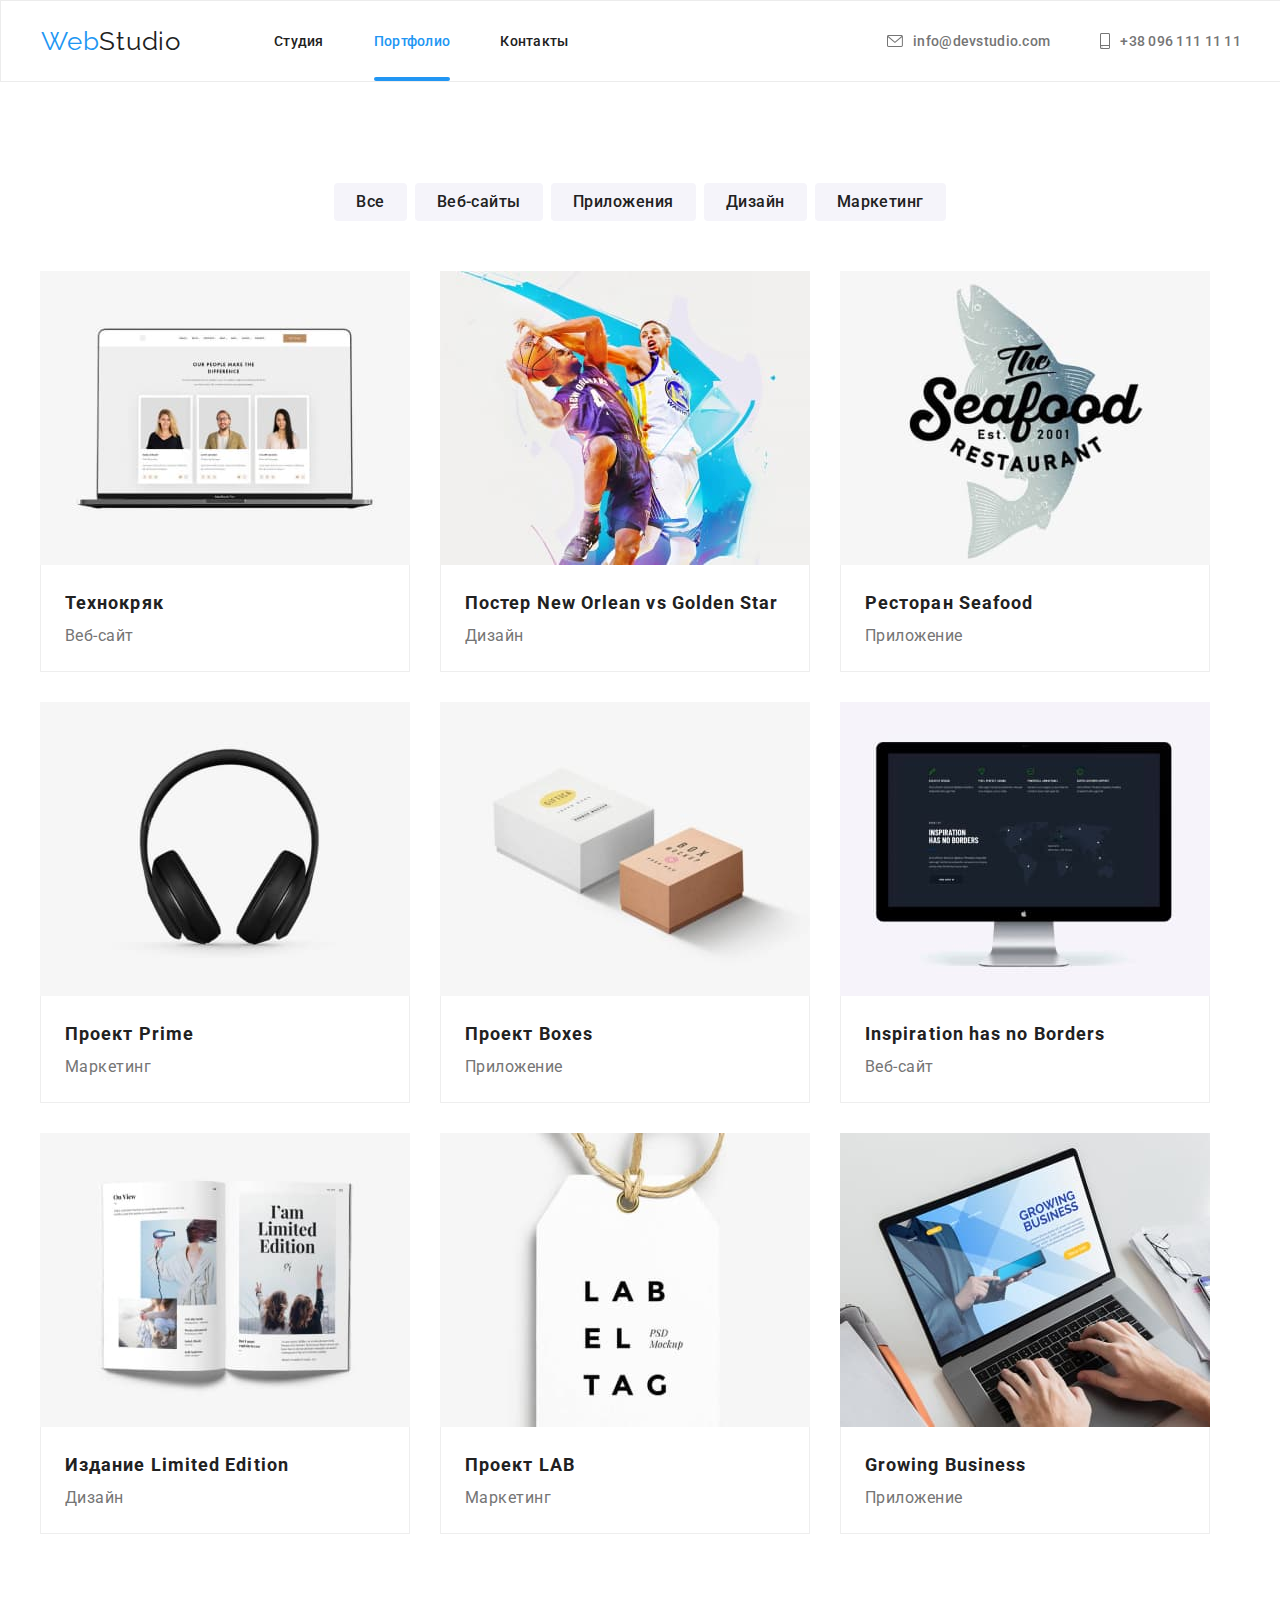
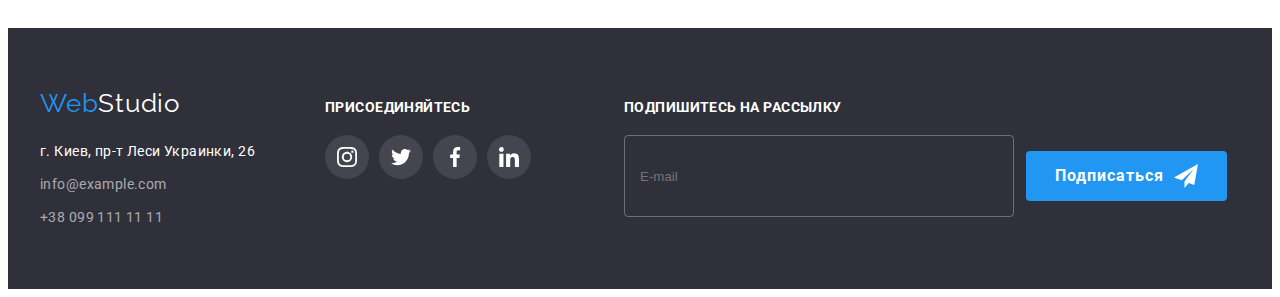
==== portfolio.html @ 1dcf96a0 "Initial commit" ====
<!DOCTYPE html>
<html lang="ru">
  <head>
    <meta charset="UTF-8" />
    <meta http-equiv="X-UA-Compatible" content="IE=edge" />
    <meta name="viewport" content="width=device-width, initial-scale=1.0" />
    <title>Portfolio</title>
    <link
      href="https://fonts.googleapis.com/css2?family=Raleway:wght@700&family=Roboto:wght@400;500;700;900&display=swap"
      rel="stylesheet"/>
    <link
      rel="stylesheet"
      href="https://cdnjs.cloudflare.com/ajax/libs/modern-normalize/1.1.0/modern-normalize.min.css"
      integrity="sha512-wpPYUAdjBVSE4KJnH1VR1HeZfpl1ub8YT/NKx4PuQ5NmX2tKuGu6U/JRp5y+Y8XG2tV+wKQpNHVUX03MfMFn9Q=="
      crossorigin="anonymous"
      referrerpolicy="no-referrer"/>
    <link rel="stylesheet" href="./css/styles.css" />
  </head>
  <body>
    <header class="header">
      <div class="container main-nav">
        <nav class="nav">
          <a class="nav-logo" href="./index.html" lang="en"
            ><span class="slogan">Web</span>Studio</a>
          <ul class="nav-list">
            <li class="nav-item"><a class="nav-link" href="./index.html">Студия</a></li>
            <li class="nav-item">
              <a class="nav-link current" href="./portfolio.html">Портфолио</a>
            </li>
            <li class="nav-item"><a class="nav-link" href="/Контакты">Контакты</a></li>
          </ul>
        </nav>
        <ul class="header-list">
          <li class="header-item">
            <a
              class="header-link"
              href="mailto:info@devstudio.com"
              aria-label="Иконка конверта">
              <svg class="icon-link" width="16" height="12">
                <use href="./images/icons.svg#envelope"></use></svg>info@devstudio.com</a>
          </li>
          <li class="header-item">
            <a class="header-link" 
            href="tel:+380961111111"
            aria-label="Иконка смартфона">
              <svg class="icon-link" width="10" height="16">
                <use href="./images/icons.svg#smartphone"></use></svg>+38 096 111 11 11</a>
          </li>
        </ul>
      </div>
    </header>
    <main class="main">
      <section class="section progect">
        <div class="container">
          <h1 class="visually-hidden">Портфолио</h1>
          <ul class="progect-filtre">
            <li><button class="filtre-btn" type="button">Все</button></li>
            <li><button class="filtre-btn" type="button">Веб-сайты</button></li>
            <li><button class="filtre-btn" type="button">Приложения</button></li>
            <li><button class="filtre-btn" type="button">Дизайн</button></li>
            <li><button class="filtre-btn" type="button">Маркетинг</button></li>
          </ul>
          <ul class="progect-list">
            <li class="progect-item">
              <div class="progect-overlay">
                <img
                src="./images/portfolio/img1.jpg"
                alt="Пример веб-страницы на ноутбуке"
                width="370"
                height="294"
              /><p class="overlay-text">Ресурс предлагает комплексные предложения с разным уровнем функционала и сервисов. Все это позволит посетителю получить исчерпывающие сведения о компании или частном лице.</p>
              </div>
              <div class="progect-border">
                <h3 class="progect-title">Технокряк</h3>
                <p class="progect-text">Веб-сайт</p>
              </div>
            </li>
            <li class="progect-item">
              <div class="progect-overlay">
              <img
                src="./images/portfolio/img2.jpg"
                alt="Постер баскетбол Новый Орлеан против Золотых звезд"
                width="370"
                height="294"
              /><p class="overlay-text">Ресурс предлагает комплексные предложения с разным уровнем функционала и сервисов. Все это позволит посетителю получить исчерпывающие сведения о компании или частном лице.</p>
            </div>
              <div class="progect-border">
                <h3 class="progect-title" lang="en">Постер New Orlean vs Golden Star</h3>
                <p class="progect-text">Дизайн</p>
              </div>           
            </li>
            <li class="progect-item">
              <div class="progect-overlay">
              <img
                src="./images/portfolio/img3.jpg"
                alt="Эмблема рестрорана Морская еда"
                width="370"
                height="294"
              /><p class="overlay-text">Ресурс предлагает комплексные предложения с разным уровнем функционала и сервисов. Все это позволит посетителю получить исчерпывающие сведения о компании или частном лице.</p>
              </div>
              <div class="progect-border">
                <h3 class="progect-title">Ресторан Seafood</h3>
                <p class="progect-text">Приложение</p>
              </div>
            </li>
            <li class="progect-item">
              <div class="progect-overlay">
              <img
                src="./images/portfolio/img4.jpg"
                alt="Черные блу туз наушники"
                width="370"
                height="294"
              /><p class="overlay-text">Ресурс предлагает комплексные предложения с разным уровнем функционала и сервисов. Все это позволит посетителю получить исчерпывающие сведения о компании или частном лице.</p>
              </div>
              <div class="progect-border">
                <h3 class="progect-title">Проект Prime</h3>
                <p class="progect-text">Маркетинг</p>
              </div>
            </li>
            <li class="progect-item">
              <div class="progect-overlay">
              <img
                src="./images/portfolio/img5.jpg"
                alt="Макет двух коробок белого и кирпичного цвета"
                width="370"
                height="294"
              /><p class="overlay-text">Ресурс предлагает комплексные предложения с разным уровнем функционала и сервисов. Все это позволит посетителю получить исчерпывающие сведения о компании или частном лице.</p>
              </div>
              <div class="progect-border">
                <h3 class="progect-title">Проект Boxes</h3>
                <p class="progect-text">Приложение</p>
              </div>
            </li>
            <li class="progect-item">
              <div class="progect-overlay">
              <img
                src="./images/portfolio/img6.jpg"
                alt="Пример веб-страницы на мониторе"
                width="370"
                height="294"
              /><p class="overlay-text">Ресурс предлагает комплексные предложения с разным уровнем функционала и сервисов. Все это позволит посетителю получить исчерпывающие сведения о компании или частном лице.</p>
              </div>
              <div class="progect-border">
                <h3 class="progect-title" lang="en">Inspiration has no Borders</h3>
                <p class="progect-text">Веб-сайт</p>
              </div>
            </li>
            <li class="progect-item">
              <div class="progect-overlay">
              <img
                src="./images/portfolio/img7.jpg"
                alt="Страницы журнала Лимитед эдишион"
                width="370"
                height="294"
              /><p class="overlay-text">Ресурс предлагает комплексные предложения с разным уровнем функционала и сервисов. Все это позволит посетителю получить исчерпывающие сведения о компании или частном лице.</p>
              </div>
              <div class="progect-border">
                <h3 class="progect-title">Издание Limited Edition</h3>
                <p class="progect-text">Дизайн</p>
              </div>
            </li>
            <li class="progect-item">
              <div class="progect-overlay">
              <img
                src="./images/portfolio/img8.jpg"
                alt="Бирка с эмблемой Лаб"
                width="370"
                height="294"
              /><p class="overlay-text">Ресурс предлагает комплексные предложения с разным уровнем функционала и сервисов. Все это позволит посетителю получить исчерпывающие сведения о компании или частном лице.</p>
              </div>
              <div class="progect-border">
                <h3 class="progect-title">Проект LAB</h3>
                <p class="progect-text">Маркетинг</p>
              </div>
            </li>
            <li class="progect-item">
              <div class="progect-overlay">
              <img
                src="./images/portfolio/img9.jpg"
                alt="Ноутбук с открытым приложением Гроувинг бизнес"
                width="370"
                height="294"
              /><p class="overlay-text">Ресурс предлагает комплексные предложения с разным уровнем функционала и сервисов. Все это позволит посетителю получить исчерпывающие сведения о компании или частном лице.</p>
              </div>
              <div class="progect-border">
                <h3 class="progect-title" lang="en">Growing Business</h3>
                <p class="progect-text">Приложение</p>
              </div>
            </li>
          </ul>
        </div>
      </section>
    </main>
    <footer class="footer">
      <div class="container main-footer">
        <div class="footer-address-all">
          <a class="footer-logo" href="./index.html" lang="en"><span class="slogan">Web</span>Studio</a>
          <address class="footer-address">г. Киев, пр-т Леси Украинки, 26</address>
          <ul class="footer-list">
            <li class="footer-item">
              <a class="footer-link" href="mailto:info@devstudio.com">info@example.com</a>
            </li>
            <li class="footer-item">
              <a class="footer-link" href="tel:+380961111111">+38 099 111 11 11</a>
            </li>
          </ul>
        </div>
        <div class="footer-social">
          <h3 class="footer-title">Присоединяйтесь</h3>
          <ul class="footer-social-list">
            <li class="footer-social-item">
              <a
                class="footer-social-link link"
                href=""
                target="_blank"
                rel="no-opener no-referrer"
                aria-label="Иконка инстаграма">
                <svg class="footer-icon" width="20" height="20">
                  <use href="./images/icons.svg#instagram"></use></svg>
                </a>
            </li>
            <li class="footer-social-item">
              <a
                class="footer-social-link link"
                href=""
                target="_blank"
                rel="no-opener no-referrer"
                aria-label="Иконка твиттера">
                <svg class="footer-icon" width="20" height="20">
                  <use href="./images/icons.svg#twitter"></use></svg>
            </a>
            </li>
            <li class="footer-social-item">
              <a
                class="footer-social-link link"
                href=""
                target="_blank"
                rel="no-opener no-referrer"
                aria-label="Иконка фейсбук">
                <svg class="footer-icon" width="20" height="20">
                  <use href="./images/icons.svg#facebook"></use></svg>
            </a>
            </li>
            <li class="footer-social-item">
              <a
                class="footer-social-link link"
                href=""
                target="_blank"
                rel="no-opener no-referrer"
                aria-label="Иконка линкидин">
                <svg class="footer-icon" width="20" height="20">
                  <use href="./images/icons.svg#linkedin"></use></svg>
                </a>
            </li>
          </ul>
        </div>
        <div class="footer-form">
          <h3 class="footer-title">Подпишитесь на рассылку</h3>
          <form class="form" name="subscription-form">
            <input class="footer-form-email" type="email" name="email" placeholder="E-mail" required/>
          <button  class="footer-form-btn" type="submit">Подписаться
            <svg class="form-icon" width="24" height="24">
              <use href="./images/icons.svg#icon-send"></use>
            </svg>
          </button>
      </form>
    </div>
      </div>
    </footer>
  </body>
</html>
---- css/styles.css ----
:root {
    --brand-color: #212121;
    --text-color: #757575;
    --hero-title-color: #FFFFFF;
    --accent-color: #2196F3;
    --brg-color: #C4C4C4;
    --brg-color-fon: #F5F4FA;
    --socials-icon-color: #AFB1B8;
    --form-text-color:  #757575;
    --form-border-color: rgba(33, 33, 33, 0.2);

    --indent: 15px;
    --items: 3;

    --anim: 250ms cubic-bezier(0.4, 0, 0.2, 1);
}


body {  
  color: var(--brand-color);
  font-family: Roboto, sans-serif;
}

ul {
   list-style: none; 
   margin: 0;
   padding: 0;   
}

h1, h2, h3, h4, h5, h6, p { 
   margin: 0;
}

img {
    display: block;
    max-width: 100%;
    height: auto;
}

a {
    text-decoration: none;
    color: currentColor;
}


.container {
    width: 1200px;
    padding-left: 15px;
    padding-right: 15px;
    margin: 0 auto;

    /*outline: 1px dashed red;*/
}

.section {
    padding: 94px 0;
}


/* Studio*/

.header {
    position: fixed;
    top: 0;
    left: 0;
    width: 100%;
    z-index: 100;
    background-color: #fff;
    border: 1px solid #ECECEC;
}
.main {
    padding-top: 81px;
}
.main-nav {
    display: flex;
    align-items: center;
}
.nav {
    display: flex;
    align-items: center;
}
.nav-logo {
    margin-right: 93px;

    color: var(--brand-color);
    font-family: Raleway, sans-serif;
    font-size: 26px;
    line-height: calc(31 / 26);
    letter-spacing: 0.03em;
    text-decoration: none;
}

.slogan {
    color: var(--accent-color);
    font-family: Raleway, sans-serif;
    font-size: 26px;
    line-height: calc(31 / 26);
    letter-spacing: 0.03em;
}

.nav-list, .header-list {
    display: flex;
    margin-left: auto;
    align-items: center;
}

.nav-item + .nav-item,
.header-item + .header-item {
    margin-left: 50px;
}

.nav-link {
    display: block;
    padding-top: 32px;
    padding-bottom: 32px;

    color: var(--brand-color);
    font-weight: 500;
    font-size: 14px;
    line-height: calc(16 / 14);
    letter-spacing: 0.02em;
    text-decoration: none;
    transition: color var(--anim);
}

.nav-link:hover,
.nav-link:focus {
    color: var(--accent-color);
}

.nav-link.current {
    position: relative;
    color: var(--accent-color);
}

.nav-link.current::after {
    content: " ";
    position: absolute;
    bottom: 0;
    right: 0;
    display: block;
    width: 100%;
    height: 4px;
    background-color: var(--accent-color);
    border-radius: 2px;
    
}

.header-link {
    display: flex;
    padding-top: 32px;
    padding-bottom: 32px;
    align-items: center;
    justify-content: center;
    gap: 10px;

    color: var(--text-color);
    font-weight: 500;
    font-size: 14px;
    line-height: calc(16 / 14);
    letter-spacing: 0.02em;
    text-decoration: none;   
    transition: color var(--anim); 
}

.header-link:hover,
.header-link:focus {
    color: var(--accent-color);
}

.icon-link{
    fill: currentColor;
}

.hero {
    padding: 200px 0;
    text-align: center; 
    max-width: 1600px;
    margin-left: auto;
    margin-right: auto;
    background-image: linear-gradient( to bottom, rgba(47, 48, 58, 0.4) 100%, #2F303A), url('../images/imagesfon/imgfon.jpg');
    background-repeat: no-repeat;
    background-position: center;
    background-size: cover;
    background-color: var(--brg-color);
}

.hero-title  {
    margin-bottom: 30px;
    color: var(--hero-title-color);
    font-size: 44px;
    line-height: calc(60 / 44);
    text-align: center;
    letter-spacing: 0.06em;
    text-transform: uppercase;  

    animation: title-fly 600ms ease-in-out 500ms;

}

@keyframes title-fly {
    0% {
        opasity: 0;
        transform: translateY(-300px) scale(0.2);
    }
 
    100% {
        opasity: 1;
        transform: translateY(0) scale(1);
    }

}
.hero-btn {
    font-family: inherit;
    color: var(--hero-title-color);
    font-weight: 700;
    font-size: 16px;
    line-height: calc(30 / 16);
    display: inline-block;
    align-items: center; 
    letter-spacing: 0.06em;
    cursor: pointer;

    background-color: var(--accent-color);
    border-radius: 4px;
    border: none;

    padding: 10px 32px;
    min-width: 200px;
    transition: box-shadow var(--anim);
    
    animation: btn-anim 2000ms ease 2000ms;

}

@keyframes btn-anim {
    0% {
        background-color: #757575;
    }
    100% {
        background-color: var(--accent-color);
    }
    
}

.hero-btn:hover,
.hero-btn:focus,
.hero-btn:active {
    box-shadow: 0px 4px 4px rgba(0, 0, 0, 0.15);
}

.visually-hidden {
  position: absolute;
  white-space: nowrap;
  width: 1px;
  height: 1px;
  overflow: hidden;
  border: 0;
  padding: 0;
  clip: rect(0 0 0 0);
  clip-path: inset(50%);
  margin: -1px;
}

.aside {
    padding-bottom: 0;
}

.aside-list {
    display: flex;
    align-items: center;
    gap: 30px;

}

.aside-item {
    min-width: 270px;
}
.aside-icon {
    display: flex;
    align-items: center;
    justify-content: center;
    height: 120px;
    margin-bottom: 30px;
    background-color: var(--brg-color-fon);
    border-radius: 4px;
}

.aside-title {
    color: var(--brand-color);
    font-size: 14px;
    line-height: calc(16 / 14);
    letter-spacing: 0.03em;
    text-transform: uppercase;
    margin-bottom: 10px;

}

.aside-text {
    color: var(--text-color);
    font-size: 14px;
    line-height: calc(24 / 14);
    letter-spacing: 0.03em;
}

.about-list {
    
    display: flex;
    align-items: center;
    gap: 30px;
}
.about-img {
    position: relative;
}
.about-label {
    position: absolute;
    bottom: 0;
    left: 0;

    display: flex;
    width: 100%;
    height: 70px;
    align-items: center;
    justify-content: center;

    font-size: 14px;
    line-height: calc(16 / 14);
    letter-spacing: 0.03em;
    text-transform: uppercase;
    color: var(--hero-title-color);

    background-image: linear-gradient( to bottom, rgba(47, 48, 58, 0.8) 100%, #2F303A);
}

.team {
    background-color: #F5F4FA;
}

.about-title,
.team-title, 
.clients-title {
    color:  var(--brand-color);
    font-size: 36px;
    line-height: calc(42 / 36);
    text-align: center;
    letter-spacing: 0.03em;
    margin-bottom: 50px;
}

.team-list {
    display: flex;
    align-items: center;
    gap: 30px;
}

.team-item {
    min-width: 270px;

    background-color: var(--hero-title-color);
    border-radius: 0px 0px 4px 4px;
    box-shadow: 0px 1px 3px rgba(0, 0, 0, 0.12), 0px 1px 1px rgba(0, 0, 0, 0.14), 0px 2px 1px rgba(0, 0, 0, 0.2);
}
.team-wrapper {
    padding: 30px 5px;
}
.team-name {
    margin-bottom: 10px;
    color: var(--brand-color);
    font-size: 16px;
    font-weight: 500;
    line-height: calc(19 / 16);
    letter-spacing: 0.03em;
    text-align: center;
}

.team-text {
    color: var(--text-color);
    font-size: 16px;
    line-height: calc(19 / 16);
    letter-spacing: 0.03em;
    text-align: center;
    margin-bottom: 16px;
}

.social-list{
    display: flex;
    align-items: center;
    justify-content: center;
    gap: 10px;
}

.social-link{
    display: flex;
    justify-content: center;
    align-items: center;
    width: 44px;
    height: 44px;
    background-color: #FFFFFF;
    border-radius: 50%;
    color: var(--socials-icon-color);

    transition: color var(--anim), background-color var(--anim);

    /*outline: 1px solid red;*/
}

.social-icon{
    fill: currentColor;
}

.social-link:hover,
.social-link:focus {
    background-color: var(--accent-color);
    color: var(--hero-title-color);
}

.clients-list {
    display: flex;
    align-items: center;
    justify-content: center;
    gap: 30px;
}

.clients-link {
    display: flex;
    justify-content: center;
    align-items: center;
    width: 170px;
    height: 92px;
    background-color: transparent;
    border: 1px solid #AFB1B8;
    border-radius: 4px; 
    color: var(--socials-icon-color);

    transition: border var(--anim), color var(--anim);
}

.clients-icon {
    fill: currentColor;
}

.clients-link:hover,
.clients-link:focus  {
    border: 1px solid var(--accent-color);
    color: var(--accent-color);
}

.footer {
    padding: 60px 0;
    background-color: #2F303A;
}

.footer-logo {
    display:block;
    margin-bottom: 20px;

    color: var(--hero-title-color);
    font-family: Raleway, sans-serif;
    font-size: 26px;
    line-height: calc(31 / 26);
    letter-spacing: 0.03em;
    text-decoration: none;
}

.footer-address {
    margin-bottom: 9px;

    color: var(--hero-title-color);
    font-size: 14px;
    line-height: calc(24 / 14);
    letter-spacing: 0.03em;
    font-style: normal;

}

.footer-item:nth-last-child(2) {
    margin-bottom: 9px;
}
.footer-address-all {
    margin-right: 70px;
}

.footer-link {
    color: rgba(255, 255, 255, 0.6);
    font-size: 14px;
    line-height: calc(24 / 14);
    letter-spacing: 0.03em;
    text-decoration: none;  
    
    transition: color var(--anim), text-shadow var(--anim);
}

.footer-link:hover,
.footer-link:focus {
    color: var(--accent-color);
    text-shadow: 0px 4px 4px rgba(0, 0, 0, 0.25);
}

.main-footer {
     display: flex;
     align-items: baseline;
    
}

.footer-title {
    margin-bottom: 20px;
 
    font-size: 14px;
    line-height: calc(16 / 14);
    letter-spacing: 0.03em;
    text-transform: uppercase;
    color: var(--hero-title-color);
}
.footer-social {
    margin-right: 93px;
}

.footer-social-list {
    display: flex;
    align-items: center;
    justify-content: center;
    gap: 10px;    
}

.footer-social-link{
    display: flex;
    justify-content: center;
    align-items: center;
    width: 44px;
    height: 44px;
    background-color: rgba(255, 255, 255, 0.1);
    border-radius: 50%;
    color: var(--hero-title-color);
    transition: background-color var(--anim);

}

.footer-icon{
    fill: currentColor;
}

.footer-social-link:hover,
.footer-social-link:focus  {
    background-color: var(--accent-color);
 
}
 
.form {
    display: inline-flex;
    justify-content: center;
    align-items: center;
    gap: 12px;

}
.footer-form-email {
    padding: 15px;
    width: 358px;
    height: 50px;
    color: #FFFFFF;
    background-color: transparent;
    border: 1px solid rgba(255, 255, 255, 0.3);
    border-radius: 4px;
}
.footer-form-email:not(:placeholder-shown):required:valid {
    border-color: var(--accent-color);
    background-color: transparent;
    box-shadow: 0px 4px 4px rgba(0, 0, 0, 0.15);

}
.footer-form-email:not(:placeholder-shown):required:invalid {
    border-color: red;
    background-color: transparent;
    box-shadow: 0px 4px 4px rgba(0, 0, 0, 0.15);

}
.footer-form-btn {
    font-family: inherit;
    color: var(--hero-title-color);
    font-weight: 700;
    font-size: 16px;
    line-height: calc(30 / 16);
    display: flex;
    align-items: center;
    gap: 10px; 
    letter-spacing: 0.06em;
    cursor: pointer;

    background-color: var(--accent-color);
    border-radius: 4px;
    border: none;

    padding: 10px 29px;
    min-width: 200px;
    transition: box-shadow var(--anim);
}
.footer-form-btn:hover,
.footer-form-btn:focus,
.footer-form-btn:active {
    box-shadow: 0px 4px 4px rgba(0, 0, 0, 0.15);
}



/* Portfolio*/

.progect-filtre {
    display: flex;
    justify-content: center;
    gap: 8px;
    margin-bottom: 50px;
}

.filtre-btn {
    padding: 6px 22px;
    font-family: inherit;
    background-color: #F5F4FA;
    border: transparent;
    border-radius: 4px;
    color: var(--brand-color);
    font-weight: 500;
    font-size: 16px;
    line-height: calc(26 / 16);
    letter-spacing: 0.03em;
    text-align: center;
    cursor: pointer;

    transition: color var(--anim), background-color var(--anim), box-shadow var(--anim);
}
.filtre-btn:hover,
.filtre-btn:focus,
.filtre-btn:active {
    background-color: var(--accent-color);
    color: var(--hero-title-color);
    cursor: pointer;
    box-shadow: 0px 3px 1px rgba(0, 0, 0, 0.1), 0px 1px 2px rgba(0, 0, 0, 0.08), 0px 2px 2px rgba(0, 0, 0, 0.12);
}

.progect-list {
    display: flex;
    flex-wrap: wrap;
    gap: 30px;  
}

.progect-item {

    min-width: 370px;
    flex-basis: calc((100%-(var(--indent)*(var(--items)-1))/var(--items)));   

    transition: box-shadow var(--anim);
}

.progect-overlay {
    position: relative;
    overflow: hidden;
}

.overlay-text {
    position: absolute;
    top: 0;
    left: 0;

    transform: translateY(100%);
    
    width: 100%;
    height: 100%;
    padding: 63px 24px;

    display: flex;
    align-items: center;
    justify-content: center;

    color: var(--hero-title-color);
    font-size: 18px;
    line-height: calc(28 / 18);
    letter-spacing: 0.03em;
    user-select: none;
    
    background-color: rgba(33, 150, 243, 0.9);

    transition: transform var(--anim);
}

.progect-item:hover .overlay-text {
    transform: translateY(0);
}

.progect-item:hover,
.progect-item:focus,
.progect-item:active {
    box-shadow: 0px 1px 1px rgba(0, 0, 0, 0.12), 0px 4px 4px rgba(0, 0, 0, 0.06), 1px 4px 6px rgba(0, 0, 0, 0.16);
    cursor: pointer;
}

.progect-border {
    padding: 20px 24px;
    border: 1px solid #EEEEEE;
    border-top: none;
}

.progect-title {
    color: var(--brand-color);
    font-size: 18px;
    line-height: calc(36 / 18);
    letter-spacing: 0.06em;

}
.progect-text {
    color: var(--text-color);
    font-size: 16px;
    line-height: calc(30 / 16);
    letter-spacing: 0.03em;
}

.backdrop {
    position: fixed;
    top: 0;
    left: 0;
    z-index: 100;

    display: flex;
    align-items: center;
    justify-content: center;

    width: 100%;
    height: 100%;

    background-color: rgba(0, 0, 0, 0.2);

    transition: opacity var(--anim), visibility var(--anim);
}

.backdrop.is-hidden {
    opacity: 0;
    visibility: hidden;
    pointer-events: none;
}

.modal {
    position:absolute;
    top: 50%;
    left: 50%;
   
    width: 528px;
    height: 581px;

    background-color: #FFFFFF;
    box-shadow: 0px 1px 3px rgba(0, 0, 0, 0.12), 0px 1px 1px rgba(0, 0, 0, 0.14), 0px 2px 1px rgba(0, 0, 0, 0.2);
    border-radius: 4px;

    transform: translate(-50%, -50%) scale(1) rotate(0);
    opacity: 1;    
    transition: transform 600ms ease-in-out, opacity 00ms ease-in-out;
}


.backdrop.is-hidden .modal {
    opacity: 1;
    transform: translate(-50%, -50%) scale(0.2) rotate(0.25turn);
}


.modal-btn {
    position: absolute;
    top: 8px;
    right: 8px;

    width: 30px;
    height: 30px;
    padding: 0;

    display: flex;
    align-items: center;
    justify-content: center;
    background-color:  #FFFFFF;

    border-radius: 50%;
    border: 1px solid rgba(0, 0, 0, 0.1);
    cursor: pointer;
}

.modal-icon {
    fill: currentColor;
}
.modal-icon:hover,
.modal-icon:focus {
    fill: var(--accent-color);
}


.register-form {
    padding: 40px;
    text-align: center;
  }
  
  .register-form-title {
    display: block;
    margin-bottom: 12px;

    font-weight: 700;
    font-size: 20px;
    line-height: calc(23 / 20);
    text-align: center;
    letter-spacing: 0.03em;
    color: var(--brand-color);   
  }
  
  .register-form-group {
    margin-bottom: 20px;
  }
  
  .register-form-wrap {
    position: relative;
    display: block;
    margin-bottom: 10px;
  }
  
  .register-form-wrap:last-child {
    margin-bottom: 0;
  }
  
  .register-form-label {
    display: block;
    margin-bottom: 4px;

    font-size: 12px;
    line-height: calc(14 / 12);
    letter-spacing: 0.01em;
    text-align: left;
    color: var(--form-text-color);
  }
  
  .register-form-input {
    width: 100%;
    height: 40px;
    border:1px solid var(--form-border-color);
    padding: 11px;
    padding-left: 35px;
    border-radius: 4px;
  
    outline: transparent;
  }
 
  .register-form-input:focus,
  .register-form-message:focus {
    border: 1px solid var(--accent-color);
    cursor: pointer;
  }

  .register-form-input:focus ~ .register-form-icon {
    fill: var(--accent-color);  
}

  .register-form-message {
    width: 100%;
    height: 120px;
    padding: 12px 16px;
    border:1px solid var(--form-border-color);
    border-radius: 4px;
    resize: none;
    outline: transparent;
  }
  
  .register-form-icon {
    position: absolute;
    bottom: 11px;
    left: 11px;
  }

  .register-form-agreement {
   display: flex;
   justify-content: center;
   align-items: center;
   gap: 8px;
   margin-bottom: 30px;
  }
  
  .register-checkbox:checked + .register-icon .register-icon-uncheck {
    opacity: 0;
    transition: opacity var(--anim);
  }
  
  .register-icon-check {
    opacity: 0;
    transition: opacity var(--anim);
  }
  
  .register-checkbox:checked + .register-icon .register-icon-check {
    opacity: 1;
  }
  
  .register-form-agreement-text {
    font-size: 14px;
    line-height: calc(24 / 14);
    letter-spacing: 0.03em;
    color: var(--form-text-color);
    user-select: none;
  
  }
  
  .register-form-agreement-link {
    color: var(--accent-color);
    text-decoration-line: underline; 
   
  }
  
  .register-form-btn {
   
    font-family: inherit;
    color: var(--hero-title-color);
    font-weight: 700;
    font-size: 16px;
    line-height: calc(30 / 16);
    display: inline-block;
    align-items: center; 
    letter-spacing: 0.06em;
    cursor: pointer;

    background-color: var(--accent-color);
    border-radius: 4px;
    border: none;

    padding: 10px 55px;
    min-width: 200px;
    transition: box-shadow var(--anim);
  }

  .register-form-btn:hover,
  .register-form-btn:focus,
  .register-form-btn:active {
    background-color: #188CE8;
  }
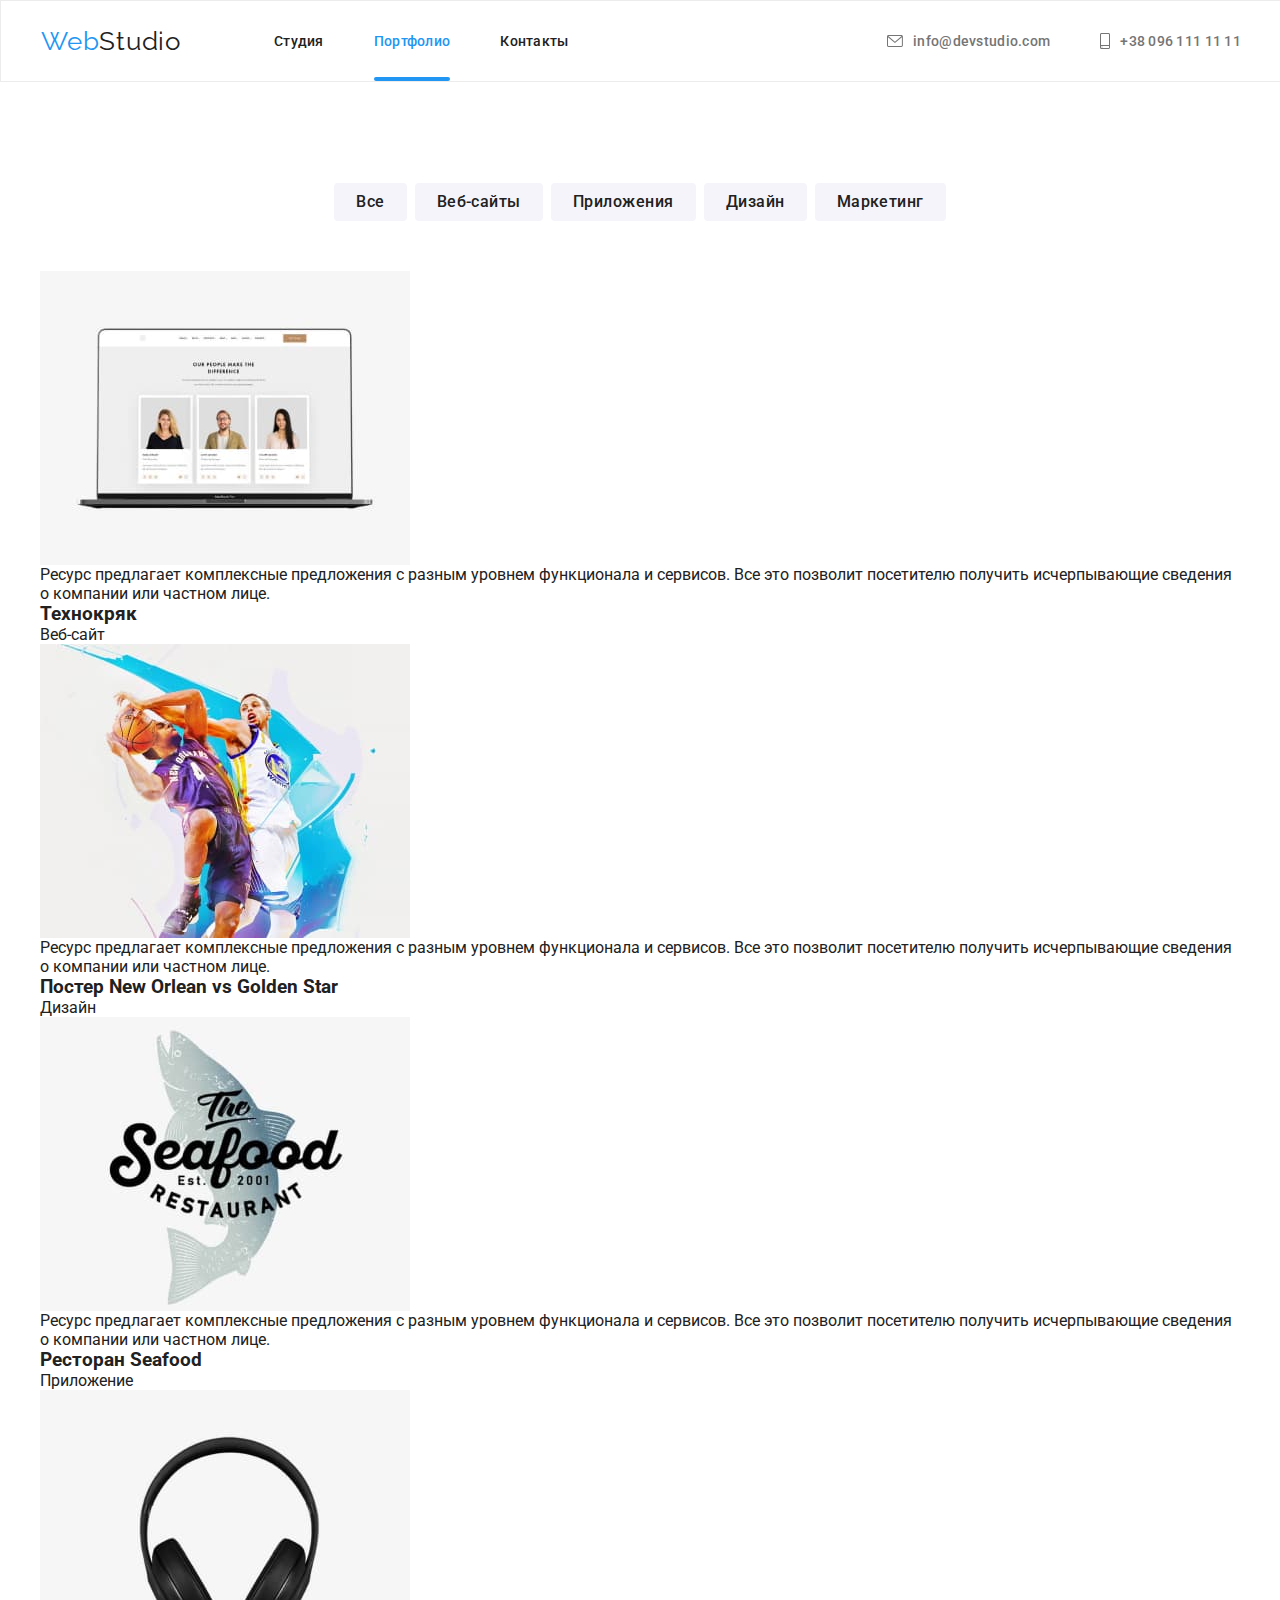
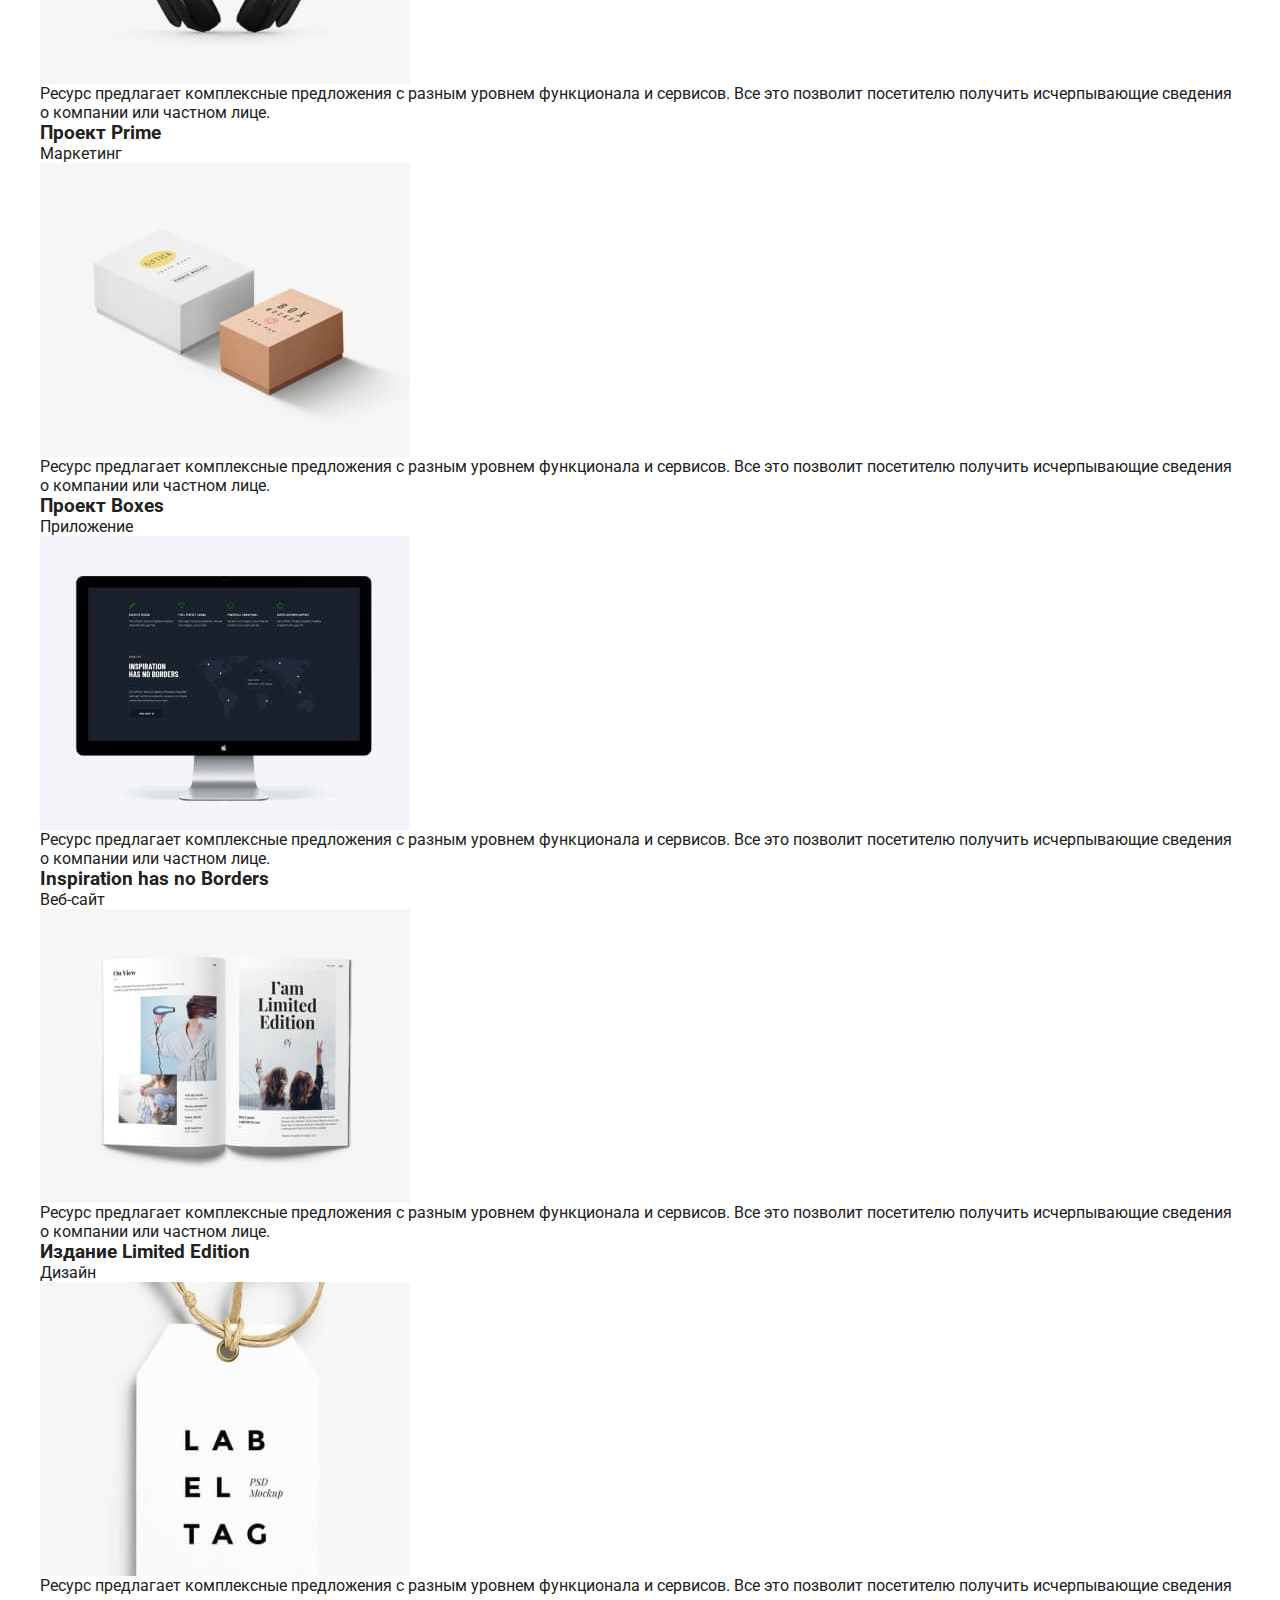
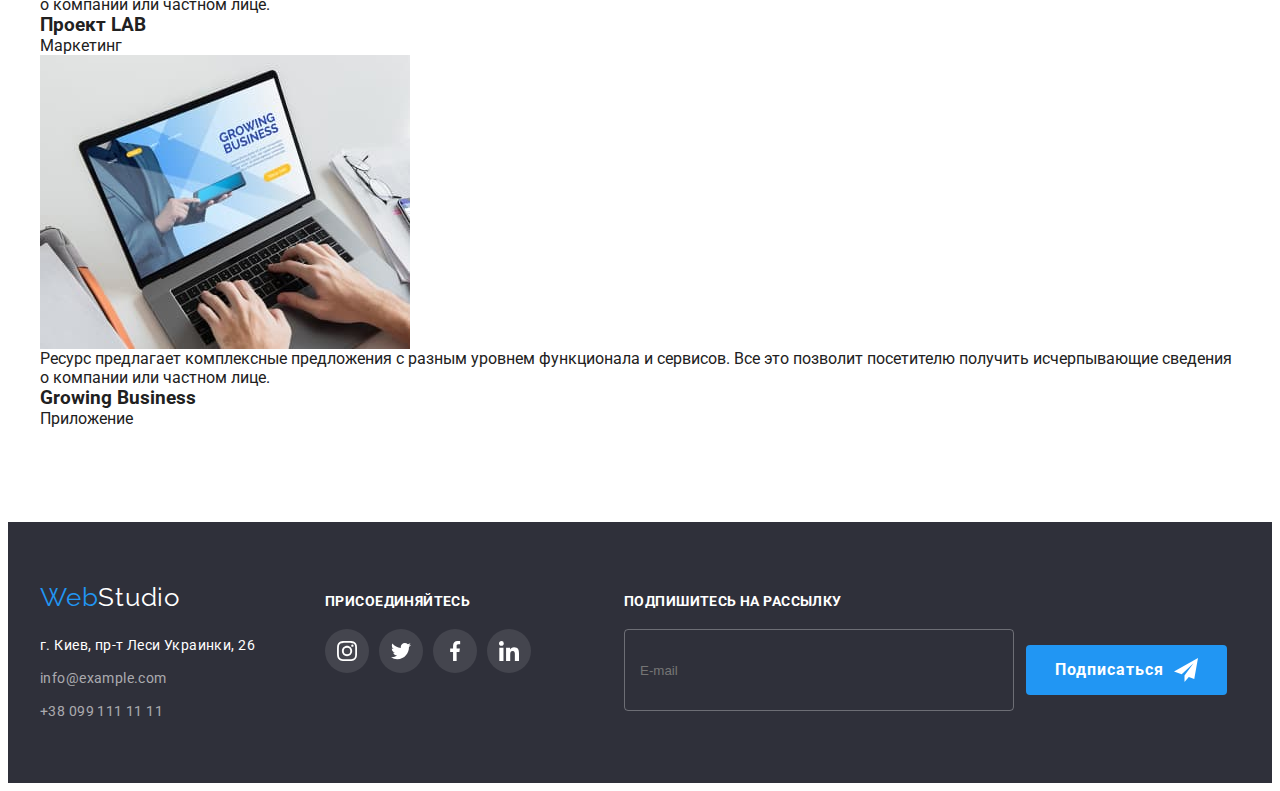
==== commit 97bbdd86: "main.scss" ====
--- a/portfolio.html
+++ b/portfolio.html
@@ -14,252 +14,255 @@
       integrity="sha512-wpPYUAdjBVSE4KJnH1VR1HeZfpl1ub8YT/NKx4PuQ5NmX2tKuGu6U/JRp5y+Y8XG2tV+wKQpNHVUX03MfMFn9Q=="
       crossorigin="anonymous"
       referrerpolicy="no-referrer"/>
+      <link rel="stylesheet" href="./css/main.min.css" />
     <link rel="stylesheet" href="./css/styles.css" />
   </head>
   <body>
-    <header class="header">
-      <div class="container main-nav">
-        <nav class="nav">
-          <a class="nav-logo" href="./index.html" lang="en"
-            ><span class="slogan">Web</span>Studio</a>
-          <ul class="nav-list">
-            <li class="nav-item"><a class="nav-link" href="./index.html">Студия</a></li>
-            <li class="nav-item">
-              <a class="nav-link current" href="./portfolio.html">Портфолио</a>
-            </li>
-            <li class="nav-item"><a class="nav-link" href="/Контакты">Контакты</a></li>
+    <header class="page-header">
+      <div class="container header">
+        <nav class="nav-header">
+          <a class="logo header__logo" href="./index.html" lang="en"><span class="slogan header__slogan">Web</span>Studio</a>
+          <ul class="nav-header__list">
+            <li class="nav-header__item"><a class="nav-header__link" href="./index.html">Студия</a></li>
+            <li class="nav-header__item"><a class="nav-header__link nav-header__link--current" href="./portfolio.html">Портфолио</a></li>
+            <li class="nav-header__item"><a class="nav-header__link" href="/Контакты">Контакты</a></li>
           </ul>
         </nav>
         <ul class="header-list">
-          <li class="header-item">
+          <li class="header-list__item">
             <a
-              class="header-link"
+              class="header-list__link"
               href="mailto:info@devstudio.com"
               aria-label="Иконка конверта">
-              <svg class="icon-link" width="16" height="12">
-                <use href="./images/icons.svg#envelope"></use></svg>info@devstudio.com</a>
+              <svg class="header-list__icon" width="16" height="12">
+                <use href="./images/icons.svg#envelope"></use></svg>info@devstudio.com
+            </a>
           </li>
-          <li class="header-item">
-            <a class="header-link" 
+          <li class="header-list__item">
+            <a class="header-list__link" 
             href="tel:+380961111111"
             aria-label="Иконка смартфона">
-              <svg class="icon-link" width="10" height="16">
-                <use href="./images/icons.svg#smartphone"></use></svg>+38 096 111 11 11</a>
+            <svg class="header-list__icon" width="10" height="16">
+                <use href="./images/icons.svg#smartphone"></use></svg>+38 096 111 11 11
+              </a>
           </li>
         </ul>
       </div>
     </header>
+
     <main class="main">
       <section class="section progect">
         <div class="container">
-          <h1 class="visually-hidden">Портфолио</h1>
-          <ul class="progect-filtre">
-            <li><button class="filtre-btn" type="button">Все</button></li>
-            <li><button class="filtre-btn" type="button">Веб-сайты</button></li>
-            <li><button class="filtre-btn" type="button">Приложения</button></li>
-            <li><button class="filtre-btn" type="button">Дизайн</button></li>
-            <li><button class="filtre-btn" type="button">Маркетинг</button></li>
+          <h1 class="progect-title visually-hidden">Портфолио</h1>
+          <ul class="progect-filtre progect__progect-filtre">
+            <li><button class="progect-filtre__btn" type="button">Все</button></li>
+            <li><button class="progect-filtre__btn" type="button">Веб-сайты</button></li>
+            <li><button class="progect-filtre__btn" type="button">Приложения</button></li>
+            <li><button class="progect-filtre__btn" type="button">Дизайн</button></li>
+            <li><button class="progect-filtre__btn" type="button">Маркетинг</button></li>
           </ul>
           <ul class="progect-list">
-            <li class="progect-item">
+            <li class="progect-list__item">
               <div class="progect-overlay">
                 <img
                 src="./images/portfolio/img1.jpg"
                 alt="Пример веб-страницы на ноутбуке"
                 width="370"
                 height="294"
-              /><p class="overlay-text">Ресурс предлагает комплексные предложения с разным уровнем функционала и сервисов. Все это позволит посетителю получить исчерпывающие сведения о компании или частном лице.</p>
-              </div>
-              <div class="progect-border">
-                <h3 class="progect-title">Технокряк</h3>
-                <p class="progect-text">Веб-сайт</p>
-              </div>
-            </li>
-            <li class="progect-item">
+              /><p class="progect-overlay__text">Ресурс предлагает комплексные предложения с разным уровнем функционала и сервисов. Все это позволит посетителю получить исчерпывающие сведения о компании или частном лице.</p>
+              </div>
+              <div class="progect-list__border">
+                <h3 class="progect-list__title">Технокряк</h3>
+                <p class="progect-list__text">Веб-сайт</p>
+              </div>
+            </li>
+            <li class="progect-list__item">
               <div class="progect-overlay">
               <img
                 src="./images/portfolio/img2.jpg"
                 alt="Постер баскетбол Новый Орлеан против Золотых звезд"
                 width="370"
                 height="294"
-              /><p class="overlay-text">Ресурс предлагает комплексные предложения с разным уровнем функционала и сервисов. Все это позволит посетителю получить исчерпывающие сведения о компании или частном лице.</p>
+              /><p class="progect-overlay__text">Ресурс предлагает комплексные предложения с разным уровнем функционала и сервисов. Все это позволит посетителю получить исчерпывающие сведения о компании или частном лице.</p>
             </div>
-              <div class="progect-border">
-                <h3 class="progect-title" lang="en">Постер New Orlean vs Golden Star</h3>
-                <p class="progect-text">Дизайн</p>
+              <div class="progect-list__border">
+                <h3 class="progect-list__title" lang="en">Постер New Orlean vs Golden Star</h3>
+                <p class="progect-list__text">Дизайн</p>
               </div>           
             </li>
-            <li class="progect-item">
+            <li class="progect-list__item">
               <div class="progect-overlay">
               <img
                 src="./images/portfolio/img3.jpg"
                 alt="Эмблема рестрорана Морская еда"
                 width="370"
                 height="294"
-              /><p class="overlay-text">Ресурс предлагает комплексные предложения с разным уровнем функционала и сервисов. Все это позволит посетителю получить исчерпывающие сведения о компании или частном лице.</p>
-              </div>
-              <div class="progect-border">
-                <h3 class="progect-title">Ресторан Seafood</h3>
-                <p class="progect-text">Приложение</p>
-              </div>
-            </li>
-            <li class="progect-item">
+              /><p class="progect-overlay__text">Ресурс предлагает комплексные предложения с разным уровнем функционала и сервисов. Все это позволит посетителю получить исчерпывающие сведения о компании или частном лице.</p>
+              </div>
+              <div class="progect-list__border">
+                <h3 class="progect-list__title">Ресторан Seafood</h3>
+                <p class="progect-list__text">Приложение</p>
+              </div>
+            </li>
+            <li class="progect-list__item">
               <div class="progect-overlay">
               <img
                 src="./images/portfolio/img4.jpg"
                 alt="Черные блу туз наушники"
                 width="370"
                 height="294"
-              /><p class="overlay-text">Ресурс предлагает комплексные предложения с разным уровнем функционала и сервисов. Все это позволит посетителю получить исчерпывающие сведения о компании или частном лице.</p>
-              </div>
-              <div class="progect-border">
-                <h3 class="progect-title">Проект Prime</h3>
-                <p class="progect-text">Маркетинг</p>
-              </div>
-            </li>
-            <li class="progect-item">
+              /><p class="progect-overlay__text">Ресурс предлагает комплексные предложения с разным уровнем функционала и сервисов. Все это позволит посетителю получить исчерпывающие сведения о компании или частном лице.</p>
+              </div>
+              <div class="progect-list__border">
+                <h3 class="progect-list__title">Проект Prime</h3>
+                <p class="progect-list__text">Маркетинг</p>
+              </div>
+            </li>
+            <li class="progect-list__item">
               <div class="progect-overlay">
               <img
                 src="./images/portfolio/img5.jpg"
                 alt="Макет двух коробок белого и кирпичного цвета"
                 width="370"
                 height="294"
-              /><p class="overlay-text">Ресурс предлагает комплексные предложения с разным уровнем функционала и сервисов. Все это позволит посетителю получить исчерпывающие сведения о компании или частном лице.</p>
-              </div>
-              <div class="progect-border">
-                <h3 class="progect-title">Проект Boxes</h3>
-                <p class="progect-text">Приложение</p>
-              </div>
-            </li>
-            <li class="progect-item">
+              /><p class="progect-overlay__text">Ресурс предлагает комплексные предложения с разным уровнем функционала и сервисов. Все это позволит посетителю получить исчерпывающие сведения о компании или частном лице.</p>
+              </div>
+              <div class="progect-list__border">
+                <h3 class="progect-list__title">Проект Boxes</h3>
+                <p class="progect-list__text">Приложение</p>
+              </div>
+            </li>
+            <li class="progect-list__item">
               <div class="progect-overlay">
               <img
                 src="./images/portfolio/img6.jpg"
                 alt="Пример веб-страницы на мониторе"
                 width="370"
                 height="294"
-              /><p class="overlay-text">Ресурс предлагает комплексные предложения с разным уровнем функционала и сервисов. Все это позволит посетителю получить исчерпывающие сведения о компании или частном лице.</p>
-              </div>
-              <div class="progect-border">
-                <h3 class="progect-title" lang="en">Inspiration has no Borders</h3>
-                <p class="progect-text">Веб-сайт</p>
-              </div>
-            </li>
-            <li class="progect-item">
+              /><p class="progect-overlay__text">Ресурс предлагает комплексные предложения с разным уровнем функционала и сервисов. Все это позволит посетителю получить исчерпывающие сведения о компании или частном лице.</p>
+              </div>
+              <div class="progect-list__border">
+                <h3 class="progect-list__title" lang="en">Inspiration has no Borders</h3>
+                <p class="progect-list__text">Веб-сайт</p>
+              </div>
+            </li>
+            <li class="progect-list__item">
               <div class="progect-overlay">
               <img
                 src="./images/portfolio/img7.jpg"
                 alt="Страницы журнала Лимитед эдишион"
                 width="370"
                 height="294"
-              /><p class="overlay-text">Ресурс предлагает комплексные предложения с разным уровнем функционала и сервисов. Все это позволит посетителю получить исчерпывающие сведения о компании или частном лице.</p>
-              </div>
-              <div class="progect-border">
-                <h3 class="progect-title">Издание Limited Edition</h3>
-                <p class="progect-text">Дизайн</p>
-              </div>
-            </li>
-            <li class="progect-item">
+              /><p class="progect-overlay__text">Ресурс предлагает комплексные предложения с разным уровнем функционала и сервисов. Все это позволит посетителю получить исчерпывающие сведения о компании или частном лице.</p>
+              </div>
+              <div class="progect-list__border">
+                <h3 class="progect-list__title">Издание Limited Edition</h3>
+                <p class="progect-list__text">Дизайн</p>
+              </div>
+            </li>
+            <li class="progect-list__item">
               <div class="progect-overlay">
               <img
                 src="./images/portfolio/img8.jpg"
                 alt="Бирка с эмблемой Лаб"
                 width="370"
                 height="294"
-              /><p class="overlay-text">Ресурс предлагает комплексные предложения с разным уровнем функционала и сервисов. Все это позволит посетителю получить исчерпывающие сведения о компании или частном лице.</p>
-              </div>
-              <div class="progect-border">
-                <h3 class="progect-title">Проект LAB</h3>
-                <p class="progect-text">Маркетинг</p>
-              </div>
-            </li>
-            <li class="progect-item">
+              /><p class="progect-overlay__text">Ресурс предлагает комплексные предложения с разным уровнем функционала и сервисов. Все это позволит посетителю получить исчерпывающие сведения о компании или частном лице.</p>
+              </div>
+              <div class="progect-list__border">
+                <h3 class="progect-list__title">Проект LAB</h3>
+                <p class="progect-list__text">Маркетинг</p>
+              </div>
+            </li>
+            <li class="progect-list__item">
               <div class="progect-overlay">
               <img
                 src="./images/portfolio/img9.jpg"
                 alt="Ноутбук с открытым приложением Гроувинг бизнес"
                 width="370"
                 height="294"
-              /><p class="overlay-text">Ресурс предлагает комплексные предложения с разным уровнем функционала и сервисов. Все это позволит посетителю получить исчерпывающие сведения о компании или частном лице.</p>
-              </div>
-              <div class="progect-border">
-                <h3 class="progect-title" lang="en">Growing Business</h3>
-                <p class="progect-text">Приложение</p>
+              /><p class="progect-overlay__text">Ресурс предлагает комплексные предложения с разным уровнем функционала и сервисов. Все это позволит посетителю получить исчерпывающие сведения о компании или частном лице.</p>
+              </div>
+              <div class="progect-list__border">
+                <h3 class="progect-list__title" lang="en">Growing Business</h3>
+                <p class="progect-list__text">Приложение</p>
               </div>
             </li>
           </ul>
         </div>
       </section>
     </main>
-    <footer class="footer">
+
+
+    <footer class="page-footer">
       <div class="container main-footer">
-        <div class="footer-address-all">
-          <a class="footer-logo" href="./index.html" lang="en"><span class="slogan">Web</span>Studio</a>
-          <address class="footer-address">г. Киев, пр-т Леси Украинки, 26</address>
-          <ul class="footer-list">
-            <li class="footer-item">
-              <a class="footer-link" href="mailto:info@devstudio.com">info@example.com</a>
-            </li>
-            <li class="footer-item">
-              <a class="footer-link" href="tel:+380961111111">+38 099 111 11 11</a>
+        <div class="footer-address main-footer__footer-address">
+          <a class="logo main-footer__logo" href="./index.html" lang="en"><span class="slogan main-footer__slogan">Web</span>Studio</a>
+          <address class="footer-address__all">г. Киев, пр-т Леси Украинки, 26</address>
+          <ul class="footer-address__list">
+            <li class="footer-address__item">
+              <a class="footer-address__link" href="mailto:info@devstudio.com">info@example.com</a>
+            </li>
+            <li class="footer-address__item">
+              <a class="footer-address__link" href="tel:+380961111111">+38 099 111 11 11</a>
             </li>
           </ul>
         </div>
-        <div class="footer-social">
-          <h3 class="footer-title">Присоединяйтесь</h3>
-          <ul class="footer-social-list">
-            <li class="footer-social-item">
-              <a
-                class="footer-social-link link"
+        <div class="footer-social main-footer__footer-social">
+          <h3 class="footer-title main-footer__footer-title">Присоединяйтесь</h3>
+          <ul class="footer-social__list">
+            <li class="footer-social__item">
+              <a
+                class="footer-social__link link"
                 href=""
                 target="_blank"
                 rel="no-opener no-referrer"
                 aria-label="Иконка инстаграма">
-                <svg class="footer-icon" width="20" height="20">
+                <svg class="footer-social__icon" width="20" height="20">
                   <use href="./images/icons.svg#instagram"></use></svg>
                 </a>
             </li>
-            <li class="footer-social-item">
-              <a
-                class="footer-social-link link"
+            <li class="footer-social__item">
+              <a
+                class="footer-social__link link"
                 href=""
                 target="_blank"
                 rel="no-opener no-referrer"
                 aria-label="Иконка твиттера">
-                <svg class="footer-icon" width="20" height="20">
+                <svg class="footer-social__icon" width="20" height="20">
                   <use href="./images/icons.svg#twitter"></use></svg>
             </a>
             </li>
-            <li class="footer-social-item">
-              <a
-                class="footer-social-link link"
+            <li class="footer-social__item">
+              <a
+                class="footer-social__link link"
                 href=""
                 target="_blank"
                 rel="no-opener no-referrer"
                 aria-label="Иконка фейсбук">
-                <svg class="footer-icon" width="20" height="20">
+                <svg class="footer-social__icon" width="20" height="20">
                   <use href="./images/icons.svg#facebook"></use></svg>
             </a>
             </li>
-            <li class="footer-social-item">
-              <a
-                class="footer-social-link link"
+            <li class="footer-social__item">
+              <a
+                class="footer-social__link link"
                 href=""
                 target="_blank"
                 rel="no-opener no-referrer"
                 aria-label="Иконка линкидин">
-                <svg class="footer-icon" width="20" height="20">
+                <svg class="footer-social__icon" width="20" height="20">
                   <use href="./images/icons.svg#linkedin"></use></svg>
                 </a>
             </li>
           </ul>
         </div>
         <div class="footer-form">
-          <h3 class="footer-title">Подпишитесь на рассылку</h3>
-          <form class="form" name="subscription-form">
-            <input class="footer-form-email" type="email" name="email" placeholder="E-mail" required/>
-          <button  class="footer-form-btn" type="submit">Подписаться
-            <svg class="form-icon" width="24" height="24">
+          <h3 class="footer-title main-footer__footer-title">Подпишитесь на рассылку</h3>
+          <form class="form-subscription" name="form-subscription">
+            <input class="form-subscription__email" type="email" name="email" placeholder="E-mail" required/>
+          <button  class="form-subscription__btn" type="submit">Подписаться
+            <svg class="form-subscription__icon" width="24" height="24">
               <use href="./images/icons.svg#icon-send"></use>
             </svg>
           </button>
--- a/css/main.min.css
+++ b/css/main.min.css
@@ -0,0 +1 @@
+:root{--brand-color: #212121;--text-color: #757575;--hero-title-color: #FFFFFF;--accent-color: #2196F3;--brg-color: #C4C4C4;--brg-color-fon: #F5F4FA;--socials-icon-color: #AFB1B8;--form-text-color: #757575;--form-border-color: rgba(33, 33, 33, 0.2);--modal-brg-color: #FFFFFF;--header-brg-color: #FFFFFF;--footer-brg-color: #2F303A;--indent: 15px;--items: 3;--anim: 250ms cubic-bezier(0.4, 0, 0.2, 1)}.visually-hidden{position:absolute;white-space:nowrap;width:1px;height:1px;overflow:hidden;border:0;padding:0;clip:rect(0 0 0 0);-webkit-clip-path:inset(50%);clip-path:inset(50%);margin:-1px}@-webkit-keyframes title-fly{0%{opasity:0;-webkit-transform:translateY(-300px) scale(0.2);transform:translateY(-300px) scale(0.2)}100%{opasity:1;-webkit-transform:translateY(0) scale(1);transform:translateY(0) scale(1)}}@keyframes title-fly{0%{opasity:0;-webkit-transform:translateY(-300px) scale(0.2);transform:translateY(-300px) scale(0.2)}100%{opasity:1;-webkit-transform:translateY(0) scale(1);transform:translateY(0) scale(1)}}@-webkit-keyframes btn-anim{0%{background-color:#757575}100%{background-color:var(--accent-color)}}@keyframes btn-anim{0%{background-color:#757575}100%{background-color:var(--accent-color)}}body{color:var(--brand-color);font-family:Roboto,sans-serif}ul{list-style:none;margin:0;padding:0}h1,h2,h3,h4,h5,h6,p{margin:0}img{display:block;max-width:100%;height:auto}a{text-decoration:none;color:currentColor}.section{padding:94px 0}.container{width:1200px;padding-left:15px;padding-right:15px;margin:0 auto}.main{padding-top:81px}.logo{font-family:Raleway,sans-serif;font-size:26px;line-height:1.1923076923;letter-spacing:.03em;text-decoration:none}.slogan{font-family:Raleway,sans-serif;font-size:26px;line-height:1.1923076923;letter-spacing:.03em}.section-title{color:var(--brand-color);font-size:36px;line-height:1.1666666667;text-align:center;letter-spacing:.03em}.footer-title{font-size:14px;line-height:1.1428571429;letter-spacing:.03em;text-transform:uppercase;color:var(--hero-title-color)}.social-list{display:-webkit-box;display:-ms-flexbox;display:flex;-webkit-box-align:center;-ms-flex-align:center;align-items:center;-webkit-box-pack:center;-ms-flex-pack:center;justify-content:center;gap:10px}.social-list__link{display:-webkit-box;display:-ms-flexbox;display:flex;-webkit-box-pack:center;-ms-flex-pack:center;justify-content:center;-webkit-box-align:center;-ms-flex-align:center;align-items:center;width:44px;height:44px;background-color:#fff;border-radius:50%;color:var(--socials-icon-color);-webkit-transition:color var(--anim),background-color var(--anim);transition:color var(--anim),background-color var(--anim)}.social-list__link:hover,.social-list__link:focus{background-color:var(--accent-color);color:var(--hero-title-color)}.social-list__icon{fill:currentColor}.form-subscription{display:-webkit-inline-box;display:-ms-inline-flexbox;display:inline-flex;-webkit-box-pack:center;-ms-flex-pack:center;justify-content:center;-webkit-box-align:center;-ms-flex-align:center;align-items:center;gap:12px}.form-subscription__email{padding:15px;width:358px;height:50px;color:var(--hero-title-color);background-color:rgba(0,0,0,0);border:1px solid rgba(255,255,255,.3);border-radius:4px}.form-subscription__email:not(:-moz-placeholder-shown):required:valid{border-color:var(--accent-color);background-color:rgba(0,0,0,0);box-shadow:0px 4px 4px rgba(0,0,0,.15)}.form-subscription__email:not(:-ms-input-placeholder):required:valid{border-color:var(--accent-color);background-color:rgba(0,0,0,0);box-shadow:0px 4px 4px rgba(0,0,0,.15)}.form-subscription__email:not(:placeholder-shown):required:valid{border-color:var(--accent-color);background-color:rgba(0,0,0,0);-webkit-box-shadow:0px 4px 4px rgba(0,0,0,.15);box-shadow:0px 4px 4px rgba(0,0,0,.15)}.form-subscription__email:not(:-moz-placeholder-shown):required:invalid{border-color:red;background-color:rgba(0,0,0,0);box-shadow:0px 4px 4px rgba(0,0,0,.15)}.form-subscription__email:not(:-ms-input-placeholder):required:invalid{border-color:red;background-color:rgba(0,0,0,0);box-shadow:0px 4px 4px rgba(0,0,0,.15)}.form-subscription__email:not(:placeholder-shown):required:invalid{border-color:red;background-color:rgba(0,0,0,0);-webkit-box-shadow:0px 4px 4px rgba(0,0,0,.15);box-shadow:0px 4px 4px rgba(0,0,0,.15)}.form-subscription__btn{font-family:inherit;color:var(--hero-title-color);font-weight:700;font-size:16px;line-height:1.875;display:-webkit-box;display:-ms-flexbox;display:flex;-webkit-box-align:center;-ms-flex-align:center;align-items:center;gap:10px;letter-spacing:.06em;cursor:pointer;background-color:var(--accent-color);border-radius:4px;border:none;padding:10px 29px;min-width:200px;-webkit-transition:-webkit-box-shadow var(--anim);transition:-webkit-box-shadow var(--anim);transition:box-shadow var(--anim);transition:box-shadow var(--anim), -webkit-box-shadow var(--anim)}.form-subscription__btn:hover,.form-subscription__btn:focus,.form-subscription__btn:active{-webkit-box-shadow:0px 4px 4px rgba(0,0,0,.15);box-shadow:0px 4px 4px rgba(0,0,0,.15)}.progect-filtre{display:-webkit-box;display:-ms-flexbox;display:flex;-webkit-box-pack:center;-ms-flex-pack:center;justify-content:center;gap:8px}.progect__progect-filtre{margin-bottom:50px}.progect-filtre__btn{padding:6px 22px;font-family:inherit;background-color:#f5f4fa;border:rgba(0,0,0,0);border-radius:4px;color:var(--brand-color);font-weight:500;font-size:16px;line-height:1.625;letter-spacing:.03em;text-align:center;cursor:pointer;-webkit-transition:color var(--anim),background-color var(--anim),-webkit-box-shadow var(--anim);transition:color var(--anim),background-color var(--anim),-webkit-box-shadow var(--anim);transition:color var(--anim),background-color var(--anim),box-shadow var(--anim);transition:color var(--anim),background-color var(--anim),box-shadow var(--anim),-webkit-box-shadow var(--anim)}.progect-filtre__btn:hover,.progect-filtre__btn:focus,.progect-filtre__btn:active{background-color:var(--accent-color);color:var(--hero-title-color);cursor:pointer;-webkit-box-shadow:0px 3px 1px rgba(0,0,0,.1),0px 1px 2px rgba(0,0,0,.08),0px 2px 2px rgba(0,0,0,.12);box-shadow:0px 3px 1px rgba(0,0,0,.1),0px 1px 2px rgba(0,0,0,.08),0px 2px 2px rgba(0,0,0,.12)}.page-header{position:fixed;top:0;left:0;width:100%;z-index:100;background-color:var(--header-brg-color);border:1px solid #ececec}.header{display:-webkit-box;display:-ms-flexbox;display:flex;-webkit-box-align:center;-ms-flex-align:center;align-items:center}.header__logo{margin-right:93px;color:var(--brand-color)}.header__slogan{color:var(--accent-color)}.header-list{display:-webkit-box;display:-ms-flexbox;display:flex;margin-left:auto;-webkit-box-align:center;-ms-flex-align:center;align-items:center;gap:50px}.header-list__link{display:-webkit-box;display:-ms-flexbox;display:flex;padding-top:32px;padding-bottom:32px;-webkit-box-align:center;-ms-flex-align:center;align-items:center;-webkit-box-pack:center;-ms-flex-pack:center;justify-content:center;gap:10px;color:var(--text-color);font-weight:500;font-size:14px;line-height:1.1428571429;letter-spacing:.02em;text-decoration:none;-webkit-transition:color var(--anim);transition:color var(--anim)}.header-list__link:hover,.header-list__link:focus{color:var(--accent-color)}.header-list__icon{fill:currentColor}.nav-header{display:-webkit-box;display:-ms-flexbox;display:flex;-webkit-box-align:center;-ms-flex-align:center;align-items:center}.nav-header__list{display:-webkit-box;display:-ms-flexbox;display:flex;margin-left:auto;-webkit-box-align:center;-ms-flex-align:center;align-items:center;gap:50px}.nav-header__link{display:block;padding-top:32px;padding-bottom:32px;color:var(--brand-color);font-weight:500;font-size:14px;line-height:1.1428571429;letter-spacing:.02em;text-decoration:none;-webkit-transition:color var(--anim);transition:color var(--anim)}.nav-header__link:hover,.nav-header__link:focus{color:var(--accent-color)}.nav-header__link--current{position:relative;color:var(--accent-color)}.nav-header__link--current::after{content:" ";position:absolute;bottom:0;right:0;display:block;width:100%;height:4px;background-color:var(--accent-color);border-radius:2px}.hero{padding:200px 0;text-align:center;max-width:1600px;margin-left:auto;margin-right:auto;background-image:-webkit-gradient(linear, left top, left bottom, color-stop(100%, rgba(47, 48, 58, 0.4)), to(#2F303A)),url("../images/imagesfon/imgfon.jpg");background-image:linear-gradient(to bottom, rgba(47, 48, 58, 0.4) 100%, #2F303A),url("../images/imagesfon/imgfon.jpg");background-repeat:no-repeat;background-position:center;background-size:cover;background-color:var(--brg-color)}.hero__title{margin-bottom:30px;color:var(--hero-title-color);font-size:44px;line-height:1.3636363636;text-align:center;letter-spacing:.06em;text-transform:uppercase;-webkit-animation:title-fly 600ms ease-in-out 500ms;animation:title-fly 600ms ease-in-out 500ms}.hero__btn{font-family:inherit;color:var(--hero-title-color);font-weight:700;font-size:16px;line-height:1.875;display:inline-block;-webkit-box-align:center;-ms-flex-align:center;align-items:center;letter-spacing:.06em;cursor:pointer;background-color:var(--accent-color);border-radius:4px;border:none;padding:10px 32px;min-width:200px;-webkit-transition:-webkit-box-shadow var(--anim);transition:-webkit-box-shadow var(--anim);transition:box-shadow var(--anim);transition:box-shadow var(--anim), -webkit-box-shadow var(--anim);-webkit-animation:btn-anim 2000ms ease 2000ms;animation:btn-anim 2000ms ease 2000ms}.hero__btn:hover,.hero__btn:focus,.hero__btn:active{-webkit-box-shadow:0px 4px 4px rgba(0,0,0,.15);box-shadow:0px 4px 4px rgba(0,0,0,.15)}.aside{padding-bottom:0}.aside-list{display:-webkit-box;display:-ms-flexbox;display:flex;-webkit-box-align:center;-ms-flex-align:center;align-items:center;gap:30px}.aside-list__item{min-width:270px}.aside-list__icon{display:-webkit-box;display:-ms-flexbox;display:flex;-webkit-box-align:center;-ms-flex-align:center;align-items:center;-webkit-box-pack:center;-ms-flex-pack:center;justify-content:center;height:120px;margin-bottom:30px;background-color:var(--brg-color-fon);border-radius:4px}.aside-list__title{color:var(--brand-color);font-size:14px;line-height:1.1428571429;letter-spacing:.03em;text-transform:uppercase;margin-bottom:10px}.aside-list__text{color:var(--text-color);font-size:14px;line-height:1.7142857143;letter-spacing:.03em}.about__section-title{margin-bottom:50px}.about-list{display:-webkit-box;display:-ms-flexbox;display:flex;-webkit-box-align:center;-ms-flex-align:center;align-items:center;gap:30px}.about-list__img{position:relative}.about-list__label{position:absolute;bottom:0;left:0;display:-webkit-box;display:-ms-flexbox;display:flex;width:100%;height:70px;-webkit-box-align:center;-ms-flex-align:center;align-items:center;-webkit-box-pack:center;-ms-flex-pack:center;justify-content:center;font-size:14px;line-height:1.1428571429;letter-spacing:.03em;text-transform:uppercase;color:var(--hero-title-color);background-image:-webkit-gradient(linear, left top, left bottom, color-stop(100%, rgba(47, 48, 58, 0.8)), to(#2F303A));background-image:linear-gradient(to bottom, rgba(47, 48, 58, 0.8) 100%, #2F303A)}.team{background-color:var(--brg-color-fon)}.team__section-title{margin-bottom:50px}.team-list{display:-webkit-box;display:-ms-flexbox;display:flex;-webkit-box-align:center;-ms-flex-align:center;align-items:center;gap:30px}.team-list__item{min-width:270px;background-color:var(--hero-title-color);border-radius:0px 0px 4px 4px;-webkit-box-shadow:0px 1px 3px rgba(0,0,0,.12),0px 1px 1px rgba(0,0,0,.14),0px 2px 1px rgba(0,0,0,.2);box-shadow:0px 1px 3px rgba(0,0,0,.12),0px 1px 1px rgba(0,0,0,.14),0px 2px 1px rgba(0,0,0,.2)}.team-list__wrapper{padding:30px 5px}.team-list__name{margin-bottom:10px;color:var(--brand-color);font-size:16px;font-weight:500;line-height:1.1875;letter-spacing:.03em;text-align:center}.team-list__text{color:var(--text-color);font-size:16px;line-height:1.1875;letter-spacing:.03em;text-align:center;margin-bottom:16px}.clients__section-title{margin-bottom:50px}.clients-list{display:-webkit-box;display:-ms-flexbox;display:flex;-webkit-box-align:center;-ms-flex-align:center;align-items:center;-webkit-box-pack:center;-ms-flex-pack:center;justify-content:center;gap:30px}.clients-list__link{display:-webkit-box;display:-ms-flexbox;display:flex;-webkit-box-pack:center;-ms-flex-pack:center;justify-content:center;-webkit-box-align:center;-ms-flex-align:center;align-items:center;width:170px;height:92px;background-color:rgba(0,0,0,0);border:1px solid #afb1b8;border-radius:4px;color:var(--socials-icon-color);-webkit-transition:border var(--anim),color var(--anim);transition:border var(--anim),color var(--anim)}.clients-list__link:hover,.clients-list__link:focus{border:1px solid var(--accent-color);color:var(--accent-color)}.clients-list__icon{fill:currentColor}.page-footer{padding:60px 0;background-color:var(--footer-brg-color)}.main-footer{display:-webkit-box;display:-ms-flexbox;display:flex;-webkit-box-align:baseline;-ms-flex-align:baseline;align-items:baseline}.main-footer__footer-social{margin-right:93px}.main-footer__footer-address{margin-right:70px}.main-footer__footer-title{margin-bottom:20px}.main-footer__logo{display:block;margin-bottom:20px;color:var(--hero-title-color)}.main-footer__slogan{color:var(--accent-color)}.footer-address__all{margin-bottom:9px;color:var(--hero-title-color);font-size:14px;line-height:1.7142857143;letter-spacing:.03em;font-style:normal}.footer-address__item:nth-last-child(2){margin-bottom:9px}.footer-address__link{color:rgba(255,255,255,.6);font-size:14px;line-height:1.7142857143;letter-spacing:.03em;text-decoration:none;-webkit-transition:color var(--anim),text-shadow var(--anim);transition:color var(--anim),text-shadow var(--anim)}.footer-address__link:hover,.footer-address__link:focus{color:var(--accent-color);text-shadow:0px 4px 4px rgba(0,0,0,.25)}.footer-social__list{display:-webkit-box;display:-ms-flexbox;display:flex;-webkit-box-align:center;-ms-flex-align:center;align-items:center;-webkit-box-pack:center;-ms-flex-pack:center;justify-content:center;gap:10px}.footer-social__link{display:-webkit-box;display:-ms-flexbox;display:flex;-webkit-box-pack:center;-ms-flex-pack:center;justify-content:center;-webkit-box-align:center;-ms-flex-align:center;align-items:center;width:44px;height:44px;border-radius:50%;background-color:rgba(255,255,255,.1);color:var(--hero-title-color);-webkit-transition:background-color var(--anim);transition:background-color var(--anim)}.footer-social__link:hover,.footer-social__link:focus{background-color:var(--accent-color)}.footer-social__icon{fill:currentColor}/*# sourceMappingURL=main.min.css.map */--- a/css/styles.css
+++ b/css/styles.css
@@ -1,3 +1,4 @@
+/*
 :root {
     --brand-color: #212121;
     --text-color: #757575;
@@ -8,19 +9,25 @@
     --socials-icon-color: #AFB1B8;
     --form-text-color:  #757575;
     --form-border-color: rgba(33, 33, 33, 0.2);
+    --modal-brg-color: #FFFFFF;
+    --header-brg-color: #FFFFFF;
+    --footer-brg-color: #2F303A;
+
 
     --indent: 15px;
     --items: 3;
 
     --anim: 250ms cubic-bezier(0.4, 0, 0.2, 1);
 }
-
-
-body {  
+*/
+
+
+/*body {  
   color: var(--brand-color);
   font-family: Roboto, sans-serif;
 }
-
+*/
+/*
 ul {
    list-style: none; 
    margin: 0;
@@ -41,75 +48,116 @@
     text-decoration: none;
     color: currentColor;
 }
-
-
+*/
+
+/*
 .container {
     width: 1200px;
     padding-left: 15px;
     padding-right: 15px;
     margin: 0 auto;
 
-    /*outline: 1px dashed red;*/
-}
-
+    outline: 1px dashed red;
+}
+*/
+/*
 .section {
     padding: 94px 0;
 }
-
+*/
+/*
+.main {
+    padding-top: 81px;
+}
+*/
+/*
+.section-title {
+    color:  var(--brand-color);
+    font-size: 36px;
+    line-height: calc(42 / 36);
+    text-align: center;
+    letter-spacing: 0.03em;
+    
+}
+*/
+/*
+.footer-title {
+    font-size: 14px;
+    line-height: calc(16 / 14);
+    letter-spacing: 0.03em;
+    text-transform: uppercase;
+    color: var(--hero-title-color);
+}
+*/
+/*
+.logo {
+    font-family: Raleway, sans-serif;
+    font-size: 26px;
+    line-height: calc(31 / 26);
+    letter-spacing: 0.03em;
+    text-decoration: none;
+}
+.slogan {
+    font-family: Raleway, sans-serif;
+    font-size: 26px;
+    line-height: calc(31 / 26);
+    letter-spacing: 0.03em;
+}
+*/
+/*
+.visually-hidden {
+  position: absolute;
+  white-space: nowrap;
+  width: 1px;
+  height: 1px;
+  overflow: hidden;
+  border: 0;
+  padding: 0;
+  clip: rect(0 0 0 0);
+  clip-path: inset(50%);
+  margin: -1px;
+}
+*/
 
 /* Studio*/
 
-.header {
+/*.page-header {
     position: fixed;
     top: 0;
     left: 0;
     width: 100%;
     z-index: 100;
-    background-color: #fff;
+    background-color: var(--header-brg-color);
     border: 1px solid #ECECEC;
 }
-.main {
-    padding-top: 81px;
-}
-.main-nav {
-    display: flex;
-    align-items: center;
-}
-.nav {
-    display: flex;
-    align-items: center;
-}
-.nav-logo {
+
+.header {
+    display: flex;
+    align-items: center;
+}
+.nav-header {
+    display: flex;
+    align-items: center;
+}*/
+
+/*
+.header__logo {
     margin-right: 93px;
-
     color: var(--brand-color);
-    font-family: Raleway, sans-serif;
-    font-size: 26px;
-    line-height: calc(31 / 26);
-    letter-spacing: 0.03em;
-    text-decoration: none;
-}
-
-.slogan {
+}
+
+.header__slogan {
     color: var(--accent-color);
-    font-family: Raleway, sans-serif;
-    font-size: 26px;
-    line-height: calc(31 / 26);
-    letter-spacing: 0.03em;
-}
-
-.nav-list, .header-list {
+}
+
+.nav-header__list {
     display: flex;
     margin-left: auto;
     align-items: center;
-}
-
-.nav-item + .nav-item,
-.header-item + .header-item {
-    margin-left: 50px;
-}
-
-.nav-link {
+    gap: 50px;
+}
+
+.nav-header__link {
     display: block;
     padding-top: 32px;
     padding-bottom: 32px;
@@ -123,17 +171,17 @@
     transition: color var(--anim);
 }
 
-.nav-link:hover,
-.nav-link:focus {
+.nav-header__link:hover,
+.nav-header__link:focus {
     color: var(--accent-color);
 }
 
-.nav-link.current {
+.nav-header__link--current {
     position: relative;
     color: var(--accent-color);
 }
 
-.nav-link.current::after {
+.nav-header__link--current::after {
     content: " ";
     position: absolute;
     bottom: 0;
@@ -146,7 +194,16 @@
     
 }
 
-.header-link {
+.header-list {
+    display: flex;
+    margin-left: auto;
+    align-items: center;
+}
+.header-list__item + .header-list__item {
+    margin-left: 50px;
+}
+
+.header-list__link {
     display: flex;
     padding-top: 32px;
     padding-bottom: 32px;
@@ -163,15 +220,16 @@
     transition: color var(--anim); 
 }
 
-.header-link:hover,
-.header-link:focus {
+.header-list__link:hover,
+.header-list__link:focus {
     color: var(--accent-color);
 }
 
-.icon-link{
+.header-list__icon {
     fill: currentColor;
 }
-
+*/
+/*
 .hero {
     padding: 200px 0;
     text-align: center; 
@@ -185,7 +243,7 @@
     background-color: var(--brg-color);
 }
 
-.hero-title  {
+.hero__title  {
     margin-bottom: 30px;
     color: var(--hero-title-color);
     font-size: 44px;
@@ -196,8 +254,8 @@
 
     animation: title-fly 600ms ease-in-out 500ms;
 
-}
-
+}*/
+/*
 @keyframes title-fly {
     0% {
         opasity: 0;
@@ -209,8 +267,9 @@
         transform: translateY(0) scale(1);
     }
 
-}
-.hero-btn {
+}*/
+/*
+.hero__btn {
     font-family: inherit;
     color: var(--hero-title-color);
     font-weight: 700;
@@ -231,8 +290,8 @@
     
     animation: btn-anim 2000ms ease 2000ms;
 
-}
-
+}*/
+/*
 @keyframes btn-anim {
     0% {
         background-color: #757575;
@@ -242,26 +301,17 @@
     }
     
 }
-
-.hero-btn:hover,
-.hero-btn:focus,
-.hero-btn:active {
+*/
+/*
+.hero__btn:hover,
+.hero__btn:focus,
+.hero__btn:active {
     box-shadow: 0px 4px 4px rgba(0, 0, 0, 0.15);
 }
-
-.visually-hidden {
-  position: absolute;
-  white-space: nowrap;
-  width: 1px;
-  height: 1px;
-  overflow: hidden;
-  border: 0;
-  padding: 0;
-  clip: rect(0 0 0 0);
-  clip-path: inset(50%);
-  margin: -1px;
-}
-
+*/
+
+
+/*
 .aside {
     padding-bottom: 0;
 }
@@ -273,10 +323,10 @@
 
 }
 
-.aside-item {
+.aside-list__item {
     min-width: 270px;
 }
-.aside-icon {
+.aside-list__icon {
     display: flex;
     align-items: center;
     justify-content: center;
@@ -286,7 +336,7 @@
     border-radius: 4px;
 }
 
-.aside-title {
+.aside-list__title {
     color: var(--brand-color);
     font-size: 14px;
     line-height: calc(16 / 14);
@@ -296,23 +346,29 @@
 
 }
 
-.aside-text {
+.aside-list__text {
     color: var(--text-color);
     font-size: 14px;
     line-height: calc(24 / 14);
     letter-spacing: 0.03em;
 }
+*/
+
+
+/*
+.about__section-title {
+    margin-bottom: 50px;
+}
 
 .about-list {
-    
     display: flex;
     align-items: center;
     gap: 30px;
 }
-.about-img {
+.about-list__img {
     position: relative;
 }
-.about-label {
+.about-list__label {
     position: absolute;
     bottom: 0;
     left: 0;
@@ -331,19 +387,13 @@
 
     background-image: linear-gradient( to bottom, rgba(47, 48, 58, 0.8) 100%, #2F303A);
 }
-
+*/
+
+/*
 .team {
-    background-color: #F5F4FA;
-}
-
-.about-title,
-.team-title, 
-.clients-title {
-    color:  var(--brand-color);
-    font-size: 36px;
-    line-height: calc(42 / 36);
-    text-align: center;
-    letter-spacing: 0.03em;
+    background-color: var(--brg-color-fon);
+}
+.team__section-title {
     margin-bottom: 50px;
 }
 
@@ -353,17 +403,17 @@
     gap: 30px;
 }
 
-.team-item {
+.team-list__item {
     min-width: 270px;
 
     background-color: var(--hero-title-color);
     border-radius: 0px 0px 4px 4px;
     box-shadow: 0px 1px 3px rgba(0, 0, 0, 0.12), 0px 1px 1px rgba(0, 0, 0, 0.14), 0px 2px 1px rgba(0, 0, 0, 0.2);
 }
-.team-wrapper {
+.team-list__wrapper {
     padding: 30px 5px;
 }
-.team-name {
+.team-list__name {
     margin-bottom: 10px;
     color: var(--brand-color);
     font-size: 16px;
@@ -373,7 +423,7 @@
     text-align: center;
 }
 
-.team-text {
+.team-list__text {
     color: var(--text-color);
     font-size: 16px;
     line-height: calc(19 / 16);
@@ -381,7 +431,9 @@
     text-align: center;
     margin-bottom: 16px;
 }
-
+*/
+
+/*
 .social-list{
     display: flex;
     align-items: center;
@@ -389,7 +441,7 @@
     gap: 10px;
 }
 
-.social-link{
+.social-list__link{
     display: flex;
     justify-content: center;
     align-items: center;
@@ -401,17 +453,23 @@
 
     transition: color var(--anim), background-color var(--anim);
 
-    /*outline: 1px solid red;*/
-}
-
-.social-icon{
+  
+}
+
+.social-list__link:hover,
+.social-list__link:focus {
+    background-color: var(--accent-color);
+    color: var(--hero-title-color);
+}
+
+.social-list__icon{
     fill: currentColor;
 }
-
-.social-link:hover,
-.social-link:focus {
-    background-color: var(--accent-color);
-    color: var(--hero-title-color);
+*/
+
+/*
+.clients__section-title {
+    margin-bottom: 50px;
 }
 
 .clients-list {
@@ -421,7 +479,7 @@
     gap: 30px;
 }
 
-.clients-link {
+.clients-list__link {
     display: flex;
     justify-content: center;
     align-items: center;
@@ -435,34 +493,47 @@
     transition: border var(--anim), color var(--anim);
 }
 
-.clients-icon {
-    fill: currentColor;
-}
-
-.clients-link:hover,
-.clients-link:focus  {
+.clients-list__link:hover,
+.clients-list__link:focus  {
     border: 1px solid var(--accent-color);
     color: var(--accent-color);
 }
-
-.footer {
+.clients-list__icon {
+    fill: currentColor;
+}
+*/
+/*
+.page-footer {
     padding: 60px 0;
-    background-color: #2F303A;
-}
-
-.footer-logo {
+    background-color: var(--footer-brg-color);
+}
+.main-footer {
+    display: flex;
+    align-items: baseline;
+   
+}
+
+.main-footer__footer-social {
+    margin-right: 93px;
+}
+.main-footer__footer-address {
+    margin-right: 70px;
+}
+
+.main-footer__footer-title {
+    margin-bottom: 20px;
+}
+
+.main-footer__logo {
     display:block;
     margin-bottom: 20px;
-
-    color: var(--hero-title-color);
-    font-family: Raleway, sans-serif;
-    font-size: 26px;
-    line-height: calc(31 / 26);
-    letter-spacing: 0.03em;
-    text-decoration: none;
-}
-
-.footer-address {
+    color: var(--hero-title-color);
+}
+.main-footer__slogan {
+    color: var(--accent-color);
+}
+
+.footer-address__all {
     margin-bottom: 9px;
 
     color: var(--hero-title-color);
@@ -473,14 +544,11 @@
 
 }
 
-.footer-item:nth-last-child(2) {
+.footer-address__item:nth-last-child(2) {
     margin-bottom: 9px;
 }
-.footer-address-all {
-    margin-right: 70px;
-}
-
-.footer-link {
+
+.footer-address__link {
     color: rgba(255, 255, 255, 0.6);
     font-size: 14px;
     line-height: calc(24 / 14);
@@ -490,90 +558,74 @@
     transition: color var(--anim), text-shadow var(--anim);
 }
 
-.footer-link:hover,
-.footer-link:focus {
+.footer-address__link:hover,
+.footer-address__link:focus {
     color: var(--accent-color);
     text-shadow: 0px 4px 4px rgba(0, 0, 0, 0.25);
 }
-
-.main-footer {
-     display: flex;
-     align-items: baseline;
-    
-}
-
-.footer-title {
-    margin-bottom: 20px;
- 
-    font-size: 14px;
-    line-height: calc(16 / 14);
-    letter-spacing: 0.03em;
-    text-transform: uppercase;
-    color: var(--hero-title-color);
-}
-.footer-social {
-    margin-right: 93px;
-}
-
-.footer-social-list {
+*/
+/*
+.footer-social__list {
     display: flex;
     align-items: center;
     justify-content: center;
     gap: 10px;    
 }
 
-.footer-social-link{
+.footer-social__link{
     display: flex;
     justify-content: center;
     align-items: center;
     width: 44px;
     height: 44px;
+    border-radius: 50%;
     background-color: rgba(255, 255, 255, 0.1);
-    border-radius: 50%;
     color: var(--hero-title-color);
     transition: background-color var(--anim);
 
 }
 
-.footer-icon{
+.footer-social__icon{
     fill: currentColor;
 }
 
-.footer-social-link:hover,
-.footer-social-link:focus  {
+.footer-social__link:hover,
+.footer-social__link:focus  {
     background-color: var(--accent-color);
  
 }
- 
-.form {
+*/
+
+ /*
+.form-subscription {
     display: inline-flex;
     justify-content: center;
     align-items: center;
     gap: 12px;
 
 }
-.footer-form-email {
+.form-subscription__email {
     padding: 15px;
     width: 358px;
     height: 50px;
-    color: #FFFFFF;
+    color: var(--hero-title-color);
     background-color: transparent;
     border: 1px solid rgba(255, 255, 255, 0.3);
     border-radius: 4px;
 }
-.footer-form-email:not(:placeholder-shown):required:valid {
+.form-subscription__email:not(:placeholder-shown):required:valid {
     border-color: var(--accent-color);
     background-color: transparent;
     box-shadow: 0px 4px 4px rgba(0, 0, 0, 0.15);
 
 }
-.footer-form-email:not(:placeholder-shown):required:invalid {
+.form-subscription__email:not(:placeholder-shown):required:invalid {
     border-color: red;
     background-color: transparent;
     box-shadow: 0px 4px 4px rgba(0, 0, 0, 0.15);
 
 }
-.footer-form-btn {
+.form-subscription__btn {
     font-family: inherit;
     color: var(--hero-title-color);
     font-weight: 700;
@@ -593,24 +645,27 @@
     min-width: 200px;
     transition: box-shadow var(--anim);
 }
-.footer-form-btn:hover,
-.footer-form-btn:focus,
-.footer-form-btn:active {
+.form-subscription__btn:hover,
+.form-subscription__btn:focus,
+.form-subscription__btn:active {
     box-shadow: 0px 4px 4px rgba(0, 0, 0, 0.15);
 }
-
+*/
 
 
 /* Portfolio*/
-
+/*
 .progect-filtre {
     display: flex;
     justify-content: center;
     gap: 8px;
+    
+}
+.progect__progect-filtre {
     margin-bottom: 50px;
 }
 
-.filtre-btn {
+.progect-filtre__btn {
     padding: 6px 22px;
     font-family: inherit;
     background-color: #F5F4FA;
@@ -626,22 +681,23 @@
 
     transition: color var(--anim), background-color var(--anim), box-shadow var(--anim);
 }
-.filtre-btn:hover,
-.filtre-btn:focus,
-.filtre-btn:active {
+.progect-filtre__btn:hover,
+.progect-filtre__btn:focus,
+.progect-filtre__btn:active {
     background-color: var(--accent-color);
     color: var(--hero-title-color);
     cursor: pointer;
     box-shadow: 0px 3px 1px rgba(0, 0, 0, 0.1), 0px 1px 2px rgba(0, 0, 0, 0.08), 0px 2px 2px rgba(0, 0, 0, 0.12);
 }
-
+*/
+/*
 .progect-list {
     display: flex;
     flex-wrap: wrap;
     gap: 30px;  
 }
 
-.progect-item {
+.progect-list__item {
 
     min-width: 370px;
     flex-basis: calc((100%-(var(--indent)*(var(--items)-1))/var(--items)));   
@@ -654,7 +710,7 @@
     overflow: hidden;
 }
 
-.overlay-text {
+.progect-overlay__text {
     position: absolute;
     top: 0;
     left: 0;
@@ -680,37 +736,43 @@
     transition: transform var(--anim);
 }
 
-.progect-item:hover .overlay-text {
+.progect-list__item:hover 
+.progect-overlay__text {
     transform: translateY(0);
 }
 
-.progect-item:hover,
-.progect-item:focus,
-.progect-item:active {
+.progect-list__item:hover,
+.progect-list__item:focus,
+.progect-list__item:active {
     box-shadow: 0px 1px 1px rgba(0, 0, 0, 0.12), 0px 4px 4px rgba(0, 0, 0, 0.06), 1px 4px 6px rgba(0, 0, 0, 0.16);
     cursor: pointer;
 }
 
-.progect-border {
+
+.progect-list__border {
     padding: 20px 24px;
     border: 1px solid #EEEEEE;
     border-top: none;
 }
 
-.progect-title {
+.progect-list__title {
     color: var(--brand-color);
     font-size: 18px;
     line-height: calc(36 / 18);
     letter-spacing: 0.06em;
 
 }
-.progect-text {
+.progect-list__text {
     color: var(--text-color);
     font-size: 16px;
     line-height: calc(30 / 16);
     letter-spacing: 0.03em;
 }
-
+*/
+
+
+
+/*
 .backdrop {
     position: fixed;
     top: 0;
@@ -729,7 +791,7 @@
     transition: opacity var(--anim), visibility var(--anim);
 }
 
-.backdrop.is-hidden {
+.backdrop--is-hidden {
     opacity: 0;
     visibility: hidden;
     pointer-events: none;
@@ -743,7 +805,7 @@
     width: 528px;
     height: 581px;
 
-    background-color: #FFFFFF;
+    background-color: var(--modal-brg-color);
     box-shadow: 0px 1px 3px rgba(0, 0, 0, 0.12), 0px 1px 1px rgba(0, 0, 0, 0.14), 0px 2px 1px rgba(0, 0, 0, 0.2);
     border-radius: 4px;
 
@@ -753,13 +815,13 @@
 }
 
 
-.backdrop.is-hidden .modal {
+.backdrop--is-hidden .modal {
     opacity: 1;
     transform: translate(-50%, -50%) scale(0.2) rotate(0.25turn);
 }
 
 
-.modal-btn {
+.modal__btn {
     position: absolute;
     top: 8px;
     right: 8px;
@@ -778,21 +840,21 @@
     cursor: pointer;
 }
 
-.modal-icon {
+.modal__icon {
     fill: currentColor;
 }
-.modal-icon:hover,
-.modal-icon:focus {
+.modal__icon:hover,
+.modal__icon:focus {
     fill: var(--accent-color);
 }
-
-
+*/
+/*
 .register-form {
     padding: 40px;
     text-align: center;
   }
   
-  .register-form-title {
+  .register-form__title {
     display: block;
     margin-bottom: 12px;
 
@@ -804,21 +866,21 @@
     color: var(--brand-color);   
   }
   
-  .register-form-group {
+  .register-form__group {
     margin-bottom: 20px;
   }
   
-  .register-form-wrap {
+  .register-form__wrap {
     position: relative;
     display: block;
     margin-bottom: 10px;
   }
   
-  .register-form-wrap:last-child {
+  .register-form__wrap:last-child {
     margin-bottom: 0;
   }
   
-  .register-form-label {
+  .register-form__label {
     display: block;
     margin-bottom: 4px;
 
@@ -829,7 +891,7 @@
     color: var(--form-text-color);
   }
   
-  .register-form-input {
+  .register-form__input {
     width: 100%;
     height: 40px;
     border:1px solid var(--form-border-color);
@@ -840,17 +902,17 @@
     outline: transparent;
   }
  
-  .register-form-input:focus,
-  .register-form-message:focus {
+  .register-form__input:focus,
+  .register-form__message:focus {
     border: 1px solid var(--accent-color);
     cursor: pointer;
   }
 
-  .register-form-input:focus ~ .register-form-icon {
+  .register-form__input:focus ~ .register-form__icon {
     fill: var(--accent-color);  
 }
 
-  .register-form-message {
+  .register-form__message {
     width: 100%;
     height: 120px;
     padding: 12px 16px;
@@ -860,7 +922,7 @@
     outline: transparent;
   }
   
-  .register-form-icon {
+  .register-form__icon {
     position: absolute;
     bottom: 11px;
     left: 11px;
@@ -874,21 +936,21 @@
    margin-bottom: 30px;
   }
   
-  .register-checkbox:checked + .register-icon .register-icon-uncheck {
+  .register-form-agreement__checkbox:checked + .register-form-agreement__icon .register-form-agreement__icon-uncheck {
     opacity: 0;
     transition: opacity var(--anim);
   }
   
-  .register-icon-check {
+  .register-form-agreement__icon-check {
     opacity: 0;
     transition: opacity var(--anim);
   }
   
-  .register-checkbox:checked + .register-icon .register-icon-check {
+  .register-form-agreement__checkbox:checked + .register-form-agreement__icon .register-form-agreement__icon-check {
     opacity: 1;
   }
   
-  .register-form-agreement-text {
+  .register-form-agreement__text {
     font-size: 14px;
     line-height: calc(24 / 14);
     letter-spacing: 0.03em;
@@ -897,13 +959,13 @@
   
   }
   
-  .register-form-agreement-link {
+  .register-form-agreement__link {
     color: var(--accent-color);
     text-decoration-line: underline; 
    
   }
   
-  .register-form-btn {
+  .register-form__btn {
    
     font-family: inherit;
     color: var(--hero-title-color);
@@ -924,13 +986,13 @@
     transition: box-shadow var(--anim);
   }
 
-  .register-form-btn:hover,
-  .register-form-btn:focus,
-  .register-form-btn:active {
+  .register-form__btn:hover,
+  .register-form__btn:focus,
+  .register-form__btn:active {
     background-color: #188CE8;
   }
 
-
+*/
 
  
 
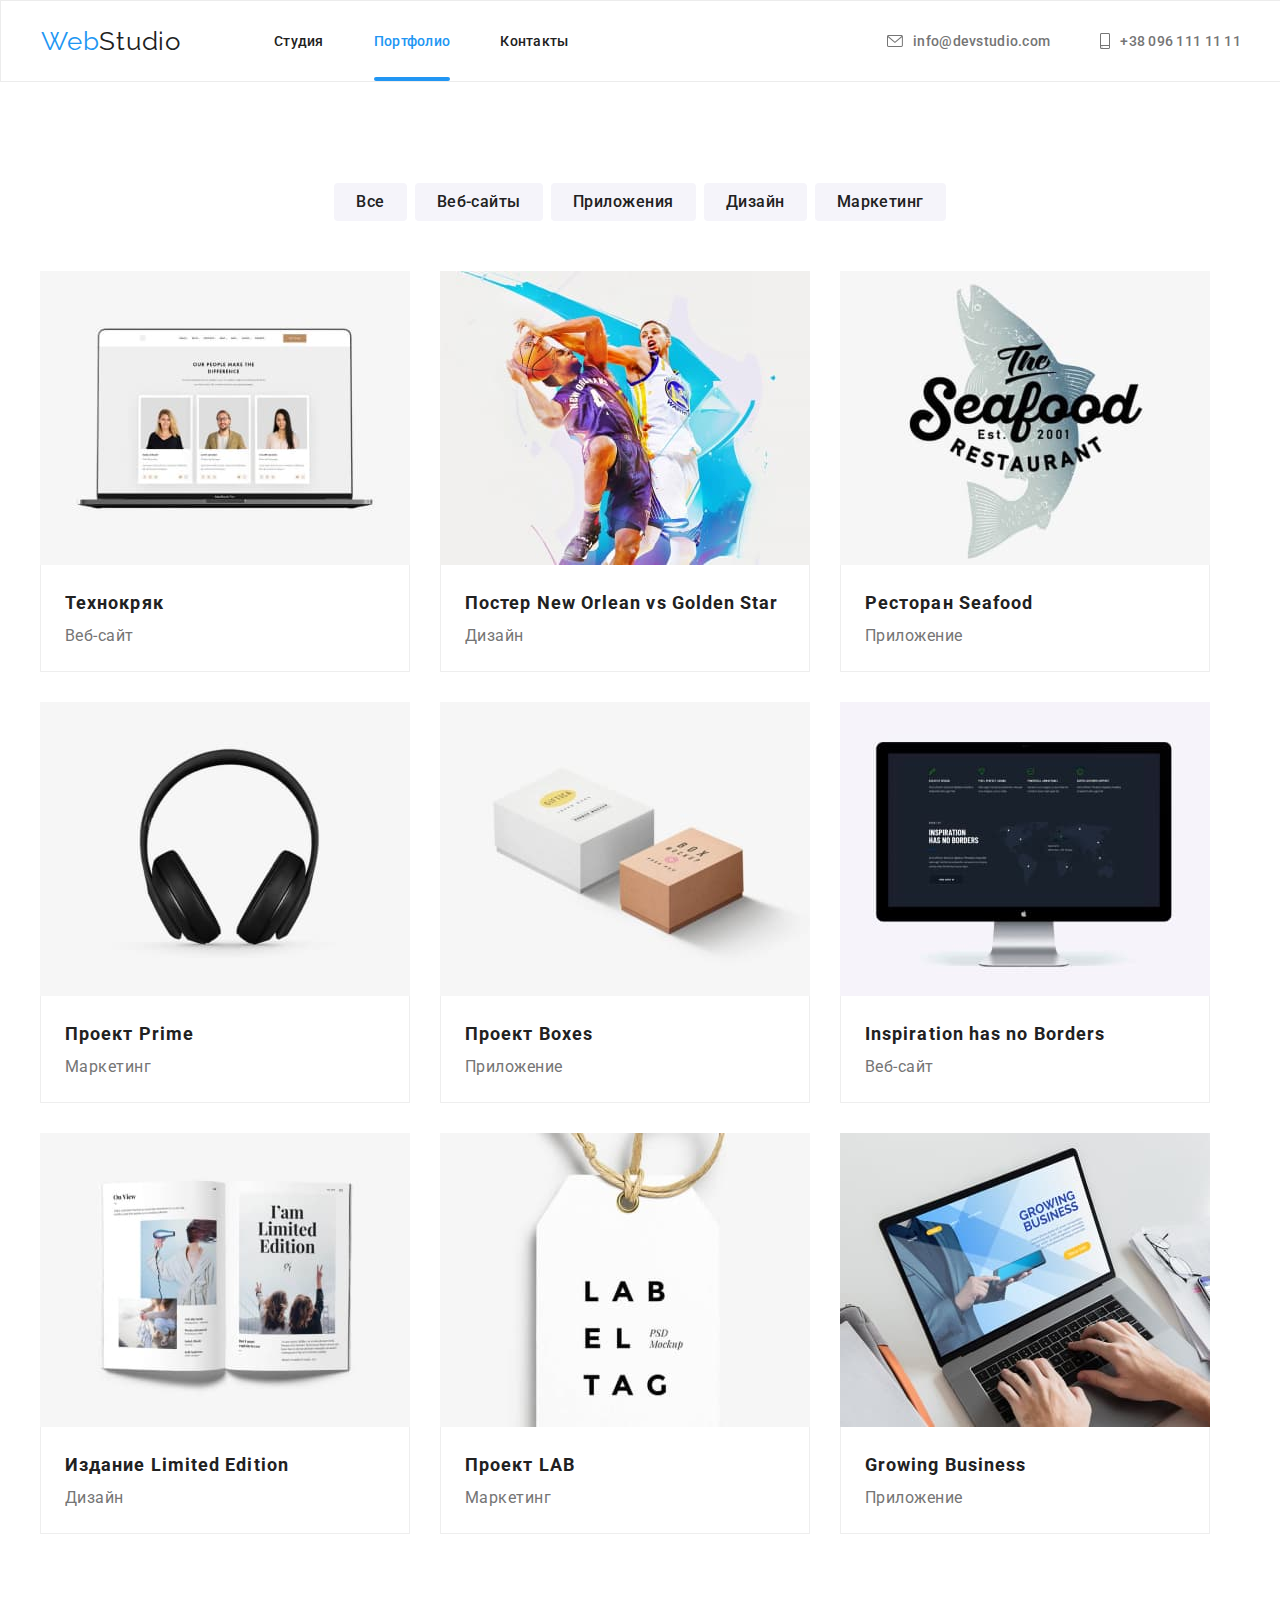
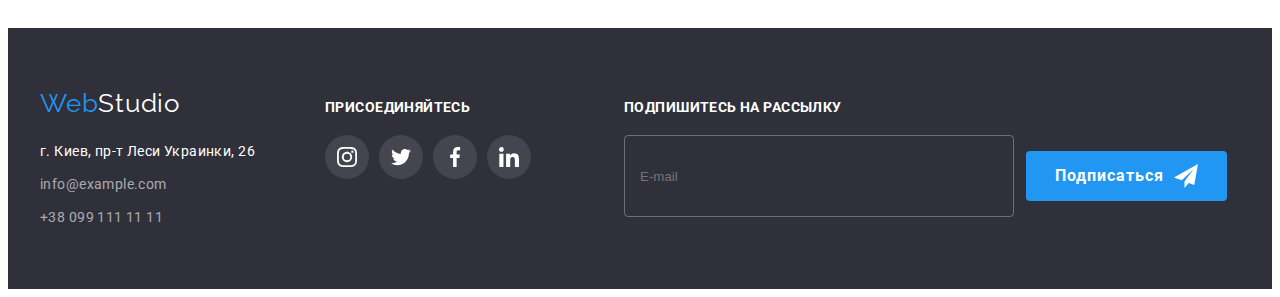
==== commit 8a36a13e: "Готова д/з" ====
--- a/portfolio.html
+++ b/portfolio.html
@@ -51,7 +51,7 @@
     </header>
 
     <main class="main">
-      <section class="section progect">
+      <section class="progect">
         <div class="container">
           <h1 class="progect-title visually-hidden">Портфолио</h1>
           <ul class="progect-filtre progect__progect-filtre">
@@ -61,7 +61,7 @@
             <li><button class="progect-filtre__btn" type="button">Дизайн</button></li>
             <li><button class="progect-filtre__btn" type="button">Маркетинг</button></li>
           </ul>
-          <ul class="progect-list">
+          <ul class="progect-list list">
             <li class="progect-list__item">
               <div class="progect-overlay">
                 <img
@@ -210,48 +210,48 @@
         </div>
         <div class="footer-social main-footer__footer-social">
           <h3 class="footer-title main-footer__footer-title">Присоединяйтесь</h3>
-          <ul class="footer-social__list">
-            <li class="footer-social__item">
-              <a
-                class="footer-social__link link"
+          <ul class="social-list">
+            <li class="social-list__item ">
+              <a
+                class="social-list__link social-list__link--footer"
                 href=""
                 target="_blank"
                 rel="no-opener no-referrer"
                 aria-label="Иконка инстаграма">
-                <svg class="footer-social__icon" width="20" height="20">
+                <svg class="social-list__icon" width="20" height="20">
                   <use href="./images/icons.svg#instagram"></use></svg>
                 </a>
             </li>
-            <li class="footer-social__item">
-              <a
-                class="footer-social__link link"
+            <li class="social-list__item">
+              <a
+                class="social-list__link social-list__link--footer"
                 href=""
                 target="_blank"
                 rel="no-opener no-referrer"
                 aria-label="Иконка твиттера">
-                <svg class="footer-social__icon" width="20" height="20">
+                <svg class="social-list__icon" width="20" height="20">
                   <use href="./images/icons.svg#twitter"></use></svg>
             </a>
             </li>
-            <li class="footer-social__item">
-              <a
-                class="footer-social__link link"
+            <li class="social-list__item">
+              <a
+                class="social-list__link social-list__link--footer"
                 href=""
                 target="_blank"
                 rel="no-opener no-referrer"
                 aria-label="Иконка фейсбук">
-                <svg class="footer-social__icon" width="20" height="20">
+                <svg class="social-list__icon" width="20" height="20">
                   <use href="./images/icons.svg#facebook"></use></svg>
             </a>
             </li>
-            <li class="footer-social__item">
-              <a
-                class="footer-social__link link"
+            <li class="social-list__item">
+              <a
+                class="social-list__link social-list__link--footer"
                 href=""
                 target="_blank"
                 rel="no-opener no-referrer"
                 aria-label="Иконка линкидин">
-                <svg class="footer-social__icon" width="20" height="20">
+                <svg class="social-list__icon" width="20" height="20">
                   <use href="./images/icons.svg#linkedin"></use></svg>
                 </a>
             </li>
--- a/css/main.min.css
+++ b/css/main.min.css
@@ -1 +1 @@
-:root{--brand-color: #212121;--text-color: #757575;--hero-title-color: #FFFFFF;--accent-color: #2196F3;--brg-color: #C4C4C4;--brg-color-fon: #F5F4FA;--socials-icon-color: #AFB1B8;--form-text-color: #757575;--form-border-color: rgba(33, 33, 33, 0.2);--modal-brg-color: #FFFFFF;--header-brg-color: #FFFFFF;--footer-brg-color: #2F303A;--indent: 15px;--items: 3;--anim: 250ms cubic-bezier(0.4, 0, 0.2, 1)}.visually-hidden{position:absolute;white-space:nowrap;width:1px;height:1px;overflow:hidden;border:0;padding:0;clip:rect(0 0 0 0);-webkit-clip-path:inset(50%);clip-path:inset(50%);margin:-1px}@-webkit-keyframes title-fly{0%{opasity:0;-webkit-transform:translateY(-300px) scale(0.2);transform:translateY(-300px) scale(0.2)}100%{opasity:1;-webkit-transform:translateY(0) scale(1);transform:translateY(0) scale(1)}}@keyframes title-fly{0%{opasity:0;-webkit-transform:translateY(-300px) scale(0.2);transform:translateY(-300px) scale(0.2)}100%{opasity:1;-webkit-transform:translateY(0) scale(1);transform:translateY(0) scale(1)}}@-webkit-keyframes btn-anim{0%{background-color:#757575}100%{background-color:var(--accent-color)}}@keyframes btn-anim{0%{background-color:#757575}100%{background-color:var(--accent-color)}}body{color:var(--brand-color);font-family:Roboto,sans-serif}ul{list-style:none;margin:0;padding:0}h1,h2,h3,h4,h5,h6,p{margin:0}img{display:block;max-width:100%;height:auto}a{text-decoration:none;color:currentColor}.section{padding:94px 0}.container{width:1200px;padding-left:15px;padding-right:15px;margin:0 auto}.main{padding-top:81px}.logo{font-family:Raleway,sans-serif;font-size:26px;line-height:1.1923076923;letter-spacing:.03em;text-decoration:none}.slogan{font-family:Raleway,sans-serif;font-size:26px;line-height:1.1923076923;letter-spacing:.03em}.section-title{color:var(--brand-color);font-size:36px;line-height:1.1666666667;text-align:center;letter-spacing:.03em}.footer-title{font-size:14px;line-height:1.1428571429;letter-spacing:.03em;text-transform:uppercase;color:var(--hero-title-color)}.social-list{display:-webkit-box;display:-ms-flexbox;display:flex;-webkit-box-align:center;-ms-flex-align:center;align-items:center;-webkit-box-pack:center;-ms-flex-pack:center;justify-content:center;gap:10px}.social-list__link{display:-webkit-box;display:-ms-flexbox;display:flex;-webkit-box-pack:center;-ms-flex-pack:center;justify-content:center;-webkit-box-align:center;-ms-flex-align:center;align-items:center;width:44px;height:44px;background-color:#fff;border-radius:50%;color:var(--socials-icon-color);-webkit-transition:color var(--anim),background-color var(--anim);transition:color var(--anim),background-color var(--anim)}.social-list__link:hover,.social-list__link:focus{background-color:var(--accent-color);color:var(--hero-title-color)}.social-list__icon{fill:currentColor}.form-subscription{display:-webkit-inline-box;display:-ms-inline-flexbox;display:inline-flex;-webkit-box-pack:center;-ms-flex-pack:center;justify-content:center;-webkit-box-align:center;-ms-flex-align:center;align-items:center;gap:12px}.form-subscription__email{padding:15px;width:358px;height:50px;color:var(--hero-title-color);background-color:rgba(0,0,0,0);border:1px solid rgba(255,255,255,.3);border-radius:4px}.form-subscription__email:not(:-moz-placeholder-shown):required:valid{border-color:var(--accent-color);background-color:rgba(0,0,0,0);box-shadow:0px 4px 4px rgba(0,0,0,.15)}.form-subscription__email:not(:-ms-input-placeholder):required:valid{border-color:var(--accent-color);background-color:rgba(0,0,0,0);box-shadow:0px 4px 4px rgba(0,0,0,.15)}.form-subscription__email:not(:placeholder-shown):required:valid{border-color:var(--accent-color);background-color:rgba(0,0,0,0);-webkit-box-shadow:0px 4px 4px rgba(0,0,0,.15);box-shadow:0px 4px 4px rgba(0,0,0,.15)}.form-subscription__email:not(:-moz-placeholder-shown):required:invalid{border-color:red;background-color:rgba(0,0,0,0);box-shadow:0px 4px 4px rgba(0,0,0,.15)}.form-subscription__email:not(:-ms-input-placeholder):required:invalid{border-color:red;background-color:rgba(0,0,0,0);box-shadow:0px 4px 4px rgba(0,0,0,.15)}.form-subscription__email:not(:placeholder-shown):required:invalid{border-color:red;background-color:rgba(0,0,0,0);-webkit-box-shadow:0px 4px 4px rgba(0,0,0,.15);box-shadow:0px 4px 4px rgba(0,0,0,.15)}.form-subscription__btn{font-family:inherit;color:var(--hero-title-color);font-weight:700;font-size:16px;line-height:1.875;display:-webkit-box;display:-ms-flexbox;display:flex;-webkit-box-align:center;-ms-flex-align:center;align-items:center;gap:10px;letter-spacing:.06em;cursor:pointer;background-color:var(--accent-color);border-radius:4px;border:none;padding:10px 29px;min-width:200px;-webkit-transition:-webkit-box-shadow var(--anim);transition:-webkit-box-shadow var(--anim);transition:box-shadow var(--anim);transition:box-shadow var(--anim), -webkit-box-shadow var(--anim)}.form-subscription__btn:hover,.form-subscription__btn:focus,.form-subscription__btn:active{-webkit-box-shadow:0px 4px 4px rgba(0,0,0,.15);box-shadow:0px 4px 4px rgba(0,0,0,.15)}.progect-filtre{display:-webkit-box;display:-ms-flexbox;display:flex;-webkit-box-pack:center;-ms-flex-pack:center;justify-content:center;gap:8px}.progect__progect-filtre{margin-bottom:50px}.progect-filtre__btn{padding:6px 22px;font-family:inherit;background-color:#f5f4fa;border:rgba(0,0,0,0);border-radius:4px;color:var(--brand-color);font-weight:500;font-size:16px;line-height:1.625;letter-spacing:.03em;text-align:center;cursor:pointer;-webkit-transition:color var(--anim),background-color var(--anim),-webkit-box-shadow var(--anim);transition:color var(--anim),background-color var(--anim),-webkit-box-shadow var(--anim);transition:color var(--anim),background-color var(--anim),box-shadow var(--anim);transition:color var(--anim),background-color var(--anim),box-shadow var(--anim),-webkit-box-shadow var(--anim)}.progect-filtre__btn:hover,.progect-filtre__btn:focus,.progect-filtre__btn:active{background-color:var(--accent-color);color:var(--hero-title-color);cursor:pointer;-webkit-box-shadow:0px 3px 1px rgba(0,0,0,.1),0px 1px 2px rgba(0,0,0,.08),0px 2px 2px rgba(0,0,0,.12);box-shadow:0px 3px 1px rgba(0,0,0,.1),0px 1px 2px rgba(0,0,0,.08),0px 2px 2px rgba(0,0,0,.12)}.page-header{position:fixed;top:0;left:0;width:100%;z-index:100;background-color:var(--header-brg-color);border:1px solid #ececec}.header{display:-webkit-box;display:-ms-flexbox;display:flex;-webkit-box-align:center;-ms-flex-align:center;align-items:center}.header__logo{margin-right:93px;color:var(--brand-color)}.header__slogan{color:var(--accent-color)}.header-list{display:-webkit-box;display:-ms-flexbox;display:flex;margin-left:auto;-webkit-box-align:center;-ms-flex-align:center;align-items:center;gap:50px}.header-list__link{display:-webkit-box;display:-ms-flexbox;display:flex;padding-top:32px;padding-bottom:32px;-webkit-box-align:center;-ms-flex-align:center;align-items:center;-webkit-box-pack:center;-ms-flex-pack:center;justify-content:center;gap:10px;color:var(--text-color);font-weight:500;font-size:14px;line-height:1.1428571429;letter-spacing:.02em;text-decoration:none;-webkit-transition:color var(--anim);transition:color var(--anim)}.header-list__link:hover,.header-list__link:focus{color:var(--accent-color)}.header-list__icon{fill:currentColor}.nav-header{display:-webkit-box;display:-ms-flexbox;display:flex;-webkit-box-align:center;-ms-flex-align:center;align-items:center}.nav-header__list{display:-webkit-box;display:-ms-flexbox;display:flex;margin-left:auto;-webkit-box-align:center;-ms-flex-align:center;align-items:center;gap:50px}.nav-header__link{display:block;padding-top:32px;padding-bottom:32px;color:var(--brand-color);font-weight:500;font-size:14px;line-height:1.1428571429;letter-spacing:.02em;text-decoration:none;-webkit-transition:color var(--anim);transition:color var(--anim)}.nav-header__link:hover,.nav-header__link:focus{color:var(--accent-color)}.nav-header__link--current{position:relative;color:var(--accent-color)}.nav-header__link--current::after{content:" ";position:absolute;bottom:0;right:0;display:block;width:100%;height:4px;background-color:var(--accent-color);border-radius:2px}.hero{padding:200px 0;text-align:center;max-width:1600px;margin-left:auto;margin-right:auto;background-image:-webkit-gradient(linear, left top, left bottom, color-stop(100%, rgba(47, 48, 58, 0.4)), to(#2F303A)),url("../images/imagesfon/imgfon.jpg");background-image:linear-gradient(to bottom, rgba(47, 48, 58, 0.4) 100%, #2F303A),url("../images/imagesfon/imgfon.jpg");background-repeat:no-repeat;background-position:center;background-size:cover;background-color:var(--brg-color)}.hero__title{margin-bottom:30px;color:var(--hero-title-color);font-size:44px;line-height:1.3636363636;text-align:center;letter-spacing:.06em;text-transform:uppercase;-webkit-animation:title-fly 600ms ease-in-out 500ms;animation:title-fly 600ms ease-in-out 500ms}.hero__btn{font-family:inherit;color:var(--hero-title-color);font-weight:700;font-size:16px;line-height:1.875;display:inline-block;-webkit-box-align:center;-ms-flex-align:center;align-items:center;letter-spacing:.06em;cursor:pointer;background-color:var(--accent-color);border-radius:4px;border:none;padding:10px 32px;min-width:200px;-webkit-transition:-webkit-box-shadow var(--anim);transition:-webkit-box-shadow var(--anim);transition:box-shadow var(--anim);transition:box-shadow var(--anim), -webkit-box-shadow var(--anim);-webkit-animation:btn-anim 2000ms ease 2000ms;animation:btn-anim 2000ms ease 2000ms}.hero__btn:hover,.hero__btn:focus,.hero__btn:active{-webkit-box-shadow:0px 4px 4px rgba(0,0,0,.15);box-shadow:0px 4px 4px rgba(0,0,0,.15)}.aside{padding-bottom:0}.aside-list{display:-webkit-box;display:-ms-flexbox;display:flex;-webkit-box-align:center;-ms-flex-align:center;align-items:center;gap:30px}.aside-list__item{min-width:270px}.aside-list__icon{display:-webkit-box;display:-ms-flexbox;display:flex;-webkit-box-align:center;-ms-flex-align:center;align-items:center;-webkit-box-pack:center;-ms-flex-pack:center;justify-content:center;height:120px;margin-bottom:30px;background-color:var(--brg-color-fon);border-radius:4px}.aside-list__title{color:var(--brand-color);font-size:14px;line-height:1.1428571429;letter-spacing:.03em;text-transform:uppercase;margin-bottom:10px}.aside-list__text{color:var(--text-color);font-size:14px;line-height:1.7142857143;letter-spacing:.03em}.about__section-title{margin-bottom:50px}.about-list{display:-webkit-box;display:-ms-flexbox;display:flex;-webkit-box-align:center;-ms-flex-align:center;align-items:center;gap:30px}.about-list__img{position:relative}.about-list__label{position:absolute;bottom:0;left:0;display:-webkit-box;display:-ms-flexbox;display:flex;width:100%;height:70px;-webkit-box-align:center;-ms-flex-align:center;align-items:center;-webkit-box-pack:center;-ms-flex-pack:center;justify-content:center;font-size:14px;line-height:1.1428571429;letter-spacing:.03em;text-transform:uppercase;color:var(--hero-title-color);background-image:-webkit-gradient(linear, left top, left bottom, color-stop(100%, rgba(47, 48, 58, 0.8)), to(#2F303A));background-image:linear-gradient(to bottom, rgba(47, 48, 58, 0.8) 100%, #2F303A)}.team{background-color:var(--brg-color-fon)}.team__section-title{margin-bottom:50px}.team-list{display:-webkit-box;display:-ms-flexbox;display:flex;-webkit-box-align:center;-ms-flex-align:center;align-items:center;gap:30px}.team-list__item{min-width:270px;background-color:var(--hero-title-color);border-radius:0px 0px 4px 4px;-webkit-box-shadow:0px 1px 3px rgba(0,0,0,.12),0px 1px 1px rgba(0,0,0,.14),0px 2px 1px rgba(0,0,0,.2);box-shadow:0px 1px 3px rgba(0,0,0,.12),0px 1px 1px rgba(0,0,0,.14),0px 2px 1px rgba(0,0,0,.2)}.team-list__wrapper{padding:30px 5px}.team-list__name{margin-bottom:10px;color:var(--brand-color);font-size:16px;font-weight:500;line-height:1.1875;letter-spacing:.03em;text-align:center}.team-list__text{color:var(--text-color);font-size:16px;line-height:1.1875;letter-spacing:.03em;text-align:center;margin-bottom:16px}.clients__section-title{margin-bottom:50px}.clients-list{display:-webkit-box;display:-ms-flexbox;display:flex;-webkit-box-align:center;-ms-flex-align:center;align-items:center;-webkit-box-pack:center;-ms-flex-pack:center;justify-content:center;gap:30px}.clients-list__link{display:-webkit-box;display:-ms-flexbox;display:flex;-webkit-box-pack:center;-ms-flex-pack:center;justify-content:center;-webkit-box-align:center;-ms-flex-align:center;align-items:center;width:170px;height:92px;background-color:rgba(0,0,0,0);border:1px solid #afb1b8;border-radius:4px;color:var(--socials-icon-color);-webkit-transition:border var(--anim),color var(--anim);transition:border var(--anim),color var(--anim)}.clients-list__link:hover,.clients-list__link:focus{border:1px solid var(--accent-color);color:var(--accent-color)}.clients-list__icon{fill:currentColor}.page-footer{padding:60px 0;background-color:var(--footer-brg-color)}.main-footer{display:-webkit-box;display:-ms-flexbox;display:flex;-webkit-box-align:baseline;-ms-flex-align:baseline;align-items:baseline}.main-footer__footer-social{margin-right:93px}.main-footer__footer-address{margin-right:70px}.main-footer__footer-title{margin-bottom:20px}.main-footer__logo{display:block;margin-bottom:20px;color:var(--hero-title-color)}.main-footer__slogan{color:var(--accent-color)}.footer-address__all{margin-bottom:9px;color:var(--hero-title-color);font-size:14px;line-height:1.7142857143;letter-spacing:.03em;font-style:normal}.footer-address__item:nth-last-child(2){margin-bottom:9px}.footer-address__link{color:rgba(255,255,255,.6);font-size:14px;line-height:1.7142857143;letter-spacing:.03em;text-decoration:none;-webkit-transition:color var(--anim),text-shadow var(--anim);transition:color var(--anim),text-shadow var(--anim)}.footer-address__link:hover,.footer-address__link:focus{color:var(--accent-color);text-shadow:0px 4px 4px rgba(0,0,0,.25)}.footer-social__list{display:-webkit-box;display:-ms-flexbox;display:flex;-webkit-box-align:center;-ms-flex-align:center;align-items:center;-webkit-box-pack:center;-ms-flex-pack:center;justify-content:center;gap:10px}.footer-social__link{display:-webkit-box;display:-ms-flexbox;display:flex;-webkit-box-pack:center;-ms-flex-pack:center;justify-content:center;-webkit-box-align:center;-ms-flex-align:center;align-items:center;width:44px;height:44px;border-radius:50%;background-color:rgba(255,255,255,.1);color:var(--hero-title-color);-webkit-transition:background-color var(--anim);transition:background-color var(--anim)}.footer-social__link:hover,.footer-social__link:focus{background-color:var(--accent-color)}.footer-social__icon{fill:currentColor}/*# sourceMappingURL=main.min.css.map */+:root{--brand-color: #212121;--text-color: #757575;--hero-title-color: #FFFFFF;--accent-color: #2196F3;--brg-color: #C4C4C4;--brg-color-fon: #F5F4FA;--socials-icon-color: #AFB1B8;--form-text-color: #757575;--form-border-color: rgba(33, 33, 33, 0.2);--modal-brg-color: #FFFFFF;--header-brg-color: #FFFFFF;--footer-brg-color: #2F303A;--indent: 15px;--items: 3;--anim: 250ms cubic-bezier(0.4, 0, 0.2, 1)}.visually-hidden{position:absolute;white-space:nowrap;width:1px;height:1px;overflow:hidden;border:0;padding:0;clip:rect(0 0 0 0);-webkit-clip-path:inset(50%);clip-path:inset(50%);margin:-1px}@-webkit-keyframes title-fly{0%{opasity:0;-webkit-transform:translateY(-300px) scale(0.2);transform:translateY(-300px) scale(0.2)}100%{opasity:1;-webkit-transform:translateY(0) scale(1);transform:translateY(0) scale(1)}}@keyframes title-fly{0%{opasity:0;-webkit-transform:translateY(-300px) scale(0.2);transform:translateY(-300px) scale(0.2)}100%{opasity:1;-webkit-transform:translateY(0) scale(1);transform:translateY(0) scale(1)}}@-webkit-keyframes btn-anim{0%{background-color:#757575}100%{background-color:var(--accent-color)}}@keyframes btn-anim{0%{background-color:#757575}100%{background-color:var(--accent-color)}}.progect,.clients,.team,.about,.aside{padding:94px 0}body{color:var(--brand-color);font-family:Roboto,sans-serif}body.no-scroll{overflow:hidden}ul{list-style:none;margin:0;padding:0}h1,h2,h3,h4,h5,h6,p{margin:0}img{display:block;max-width:100%;height:auto}a{text-decoration:none;color:currentColor}.container{width:1200px;padding-left:15px;padding-right:15px;margin:0 auto}.main{padding-top:81px}.logo{font-family:Raleway,sans-serif;font-size:26px;line-height:1.1923076923;letter-spacing:.03em;text-decoration:none}.slogan{font-family:Raleway,sans-serif;font-size:26px;line-height:1.1923076923;letter-spacing:.03em}.section-title{font-size:36px;line-height:1.1666666667;letter-spacing:.03em;text-align:center;color:var(--brand-color)}.footer-title{font-size:14px;line-height:1.1428571429;letter-spacing:.03em;text-transform:uppercase;color:var(--hero-title-color)}.social-list{display:-webkit-box;display:-ms-flexbox;display:flex;-webkit-box-align:center;-ms-flex-align:center;align-items:center;-webkit-box-pack:center;-ms-flex-pack:center;justify-content:center;gap:10px}.social-list__link{display:-webkit-box;display:-ms-flexbox;display:flex;-webkit-box-pack:center;-ms-flex-pack:center;justify-content:center;-webkit-box-align:center;-ms-flex-align:center;align-items:center;width:44px;height:44px;border-radius:50%}.social-list__icon{fill:currentColor}.form-subscription{display:-webkit-inline-box;display:-ms-inline-flexbox;display:inline-flex;-webkit-box-pack:center;-ms-flex-pack:center;justify-content:center;-webkit-box-align:center;-ms-flex-align:center;align-items:center;gap:12px}.form-subscription__email{padding:15px;width:358px;height:50px;color:var(--hero-title-color);background-color:rgba(0,0,0,0);border:1px solid rgba(255,255,255,.3);border-radius:4px}.form-subscription__email:not(:-moz-placeholder-shown):required:valid{border-color:var(--accent-color);background-color:rgba(0,0,0,0);box-shadow:0px 4px 4px rgba(0,0,0,.15)}.form-subscription__email:not(:-ms-input-placeholder):required:valid{border-color:var(--accent-color);background-color:rgba(0,0,0,0);box-shadow:0px 4px 4px rgba(0,0,0,.15)}.form-subscription__email:not(:placeholder-shown):required:valid{border-color:var(--accent-color);background-color:rgba(0,0,0,0);-webkit-box-shadow:0px 4px 4px rgba(0,0,0,.15);box-shadow:0px 4px 4px rgba(0,0,0,.15)}.form-subscription__email:not(:-moz-placeholder-shown):required:invalid{border-color:red;background-color:rgba(0,0,0,0);box-shadow:0px 4px 4px rgba(0,0,0,.15)}.form-subscription__email:not(:-ms-input-placeholder):required:invalid{border-color:red;background-color:rgba(0,0,0,0);box-shadow:0px 4px 4px rgba(0,0,0,.15)}.form-subscription__email:not(:placeholder-shown):required:invalid{border-color:red;background-color:rgba(0,0,0,0);-webkit-box-shadow:0px 4px 4px rgba(0,0,0,.15);box-shadow:0px 4px 4px rgba(0,0,0,.15)}.form-subscription__btn{font-family:inherit;color:var(--hero-title-color);font-weight:700;font-size:16px;line-height:1.875;display:-webkit-box;display:-ms-flexbox;display:flex;-webkit-box-align:center;-ms-flex-align:center;align-items:center;gap:10px;letter-spacing:.06em;cursor:pointer;background-color:var(--accent-color);border-radius:4px;border:none;padding:10px 29px;min-width:200px;-webkit-transition:-webkit-box-shadow var(--anim);transition:-webkit-box-shadow var(--anim);transition:box-shadow var(--anim);transition:box-shadow var(--anim), -webkit-box-shadow var(--anim)}.form-subscription__btn:hover,.form-subscription__btn:focus,.form-subscription__btn:active{-webkit-box-shadow:0px 4px 4px rgba(0,0,0,.15);box-shadow:0px 4px 4px rgba(0,0,0,.15)}.progect-filtre{display:-webkit-box;display:-ms-flexbox;display:flex;-webkit-box-pack:center;-ms-flex-pack:center;justify-content:center;gap:8px}.progect__progect-filtre{margin-bottom:50px}.progect-filtre__btn{padding:6px 22px;font-family:inherit;background-color:#f5f4fa;border:rgba(0,0,0,0);border-radius:4px;color:var(--brand-color);font-weight:500;font-size:16px;line-height:1.625;letter-spacing:.03em;text-align:center;cursor:pointer;-webkit-transition:color var(--anim),background-color var(--anim),-webkit-box-shadow var(--anim);transition:color var(--anim),background-color var(--anim),-webkit-box-shadow var(--anim);transition:color var(--anim),background-color var(--anim),box-shadow var(--anim);transition:color var(--anim),background-color var(--anim),box-shadow var(--anim),-webkit-box-shadow var(--anim)}.progect-filtre__btn:hover,.progect-filtre__btn:focus,.progect-filtre__btn:active{background-color:var(--accent-color);color:var(--hero-title-color);cursor:pointer;-webkit-box-shadow:0px 3px 1px rgba(0,0,0,.1),0px 1px 2px rgba(0,0,0,.08),0px 2px 2px rgba(0,0,0,.12);box-shadow:0px 3px 1px rgba(0,0,0,.1),0px 1px 2px rgba(0,0,0,.08),0px 2px 2px rgba(0,0,0,.12)}.backdrop{position:fixed;top:0;left:0;z-index:100;display:-webkit-box;display:-ms-flexbox;display:flex;-webkit-box-align:center;-ms-flex-align:center;align-items:center;-webkit-box-pack:center;-ms-flex-pack:center;justify-content:center;width:100%;height:100%;background-color:rgba(0,0,0,.2);-webkit-transition:opacity var(--anim),visibility var(--anim);transition:opacity var(--anim),visibility var(--anim)}.backdrop--is-hidden{opacity:0;visibility:hidden;pointer-events:none}.backdrop--is-hidden .modal{opacity:1;-webkit-transform:translate(-50%, -50%) scale(0.2) rotate(0.25turn);transform:translate(-50%, -50%) scale(0.2) rotate(0.25turn)}.modal{position:absolute;top:50%;left:50%;width:528px;height:581px;background-color:var(--modal-brg-color);-webkit-box-shadow:0px 1px 3px rgba(0,0,0,.12),0px 1px 1px rgba(0,0,0,.14),0px 2px 1px rgba(0,0,0,.2);box-shadow:0px 1px 3px rgba(0,0,0,.12),0px 1px 1px rgba(0,0,0,.14),0px 2px 1px rgba(0,0,0,.2);border-radius:4px;-webkit-transform:translate(-50%, -50%) scale(1) rotate(0);transform:translate(-50%, -50%) scale(1) rotate(0);opacity:1;-webkit-transition:opacity 0ms ease-in-out,-webkit-transform 600ms ease-in-out;transition:opacity 0ms ease-in-out,-webkit-transform 600ms ease-in-out;transition:transform 600ms ease-in-out,opacity 0ms ease-in-out;transition:transform 600ms ease-in-out,opacity 0ms ease-in-out,-webkit-transform 600ms ease-in-out}.modal__btn{position:absolute;top:8px;right:8px;width:30px;height:30px;padding:0;display:-webkit-box;display:-ms-flexbox;display:flex;-webkit-box-align:center;-ms-flex-align:center;align-items:center;-webkit-box-pack:center;-ms-flex-pack:center;justify-content:center;background-color:#fff;border-radius:50%;border:1px solid rgba(0,0,0,.1);cursor:pointer}.modal__icon{fill:currentColor}.modal__icon:hover,.modal__icon:focus{fill:var(--accent-color)}.register-form{padding:40px;text-align:center}.register-form__title{display:block;margin-bottom:12px;font-weight:700;font-size:20px;line-height:1.15;text-align:center;letter-spacing:.03em;color:var(--brand-color)}.register-form__group{margin-bottom:20px}.register-form__wrap{position:relative;display:block;margin-bottom:10px}.register-form__wrap:last-child{margin-bottom:0}.register-form__label{display:block;margin-bottom:4px;font-size:12px;line-height:1.1666666667;letter-spacing:.01em;text-align:left;color:var(--form-text-color)}.register-form__input{width:100%;height:40px;border:1px solid var(--form-border-color);padding:11px;padding-left:35px;border-radius:4px;outline:rgba(0,0,0,0)}.register-form__input:focus,.register-form__message:focus{border:1px solid var(--accent-color);cursor:pointer}.register-form__input:focus~.register-form__icon{fill:var(--accent-color)}.register-form__message{width:100%;height:120px;padding:12px 16px;border:1px solid var(--form-border-color);border-radius:4px;resize:none;outline:rgba(0,0,0,0)}.register-form__icon{position:absolute;bottom:11px;left:11px}.register-form-agreement{display:-webkit-box;display:-ms-flexbox;display:flex;-webkit-box-pack:center;-ms-flex-pack:center;justify-content:center;-webkit-box-align:center;-ms-flex-align:center;align-items:center;gap:8px;margin-bottom:30px}.register-form-agreement__checkbox:checked+.register-form-agreement__icon .register-form-agreement__icon-uncheck{opacity:0;-webkit-transition:opacity var(--anim);transition:opacity var(--anim)}.register-form-agreement__icon-check{opacity:0;-webkit-transition:opacity var(--anim);transition:opacity var(--anim)}.register-form-agreement__checkbox:checked+.register-form-agreement__icon .register-form-agreement__icon-check{opacity:1}.register-form-agreement__text{font-size:14px;line-height:1.7142857143;letter-spacing:.03em;color:var(--form-text-color);-webkit-user-select:none;-moz-user-select:none;-ms-user-select:none;user-select:none}.register-form-agreement__link{color:var(--accent-color);-webkit-text-decoration-line:underline;text-decoration-line:underline}.register-form__btn{font-family:inherit;color:var(--hero-title-color);font-weight:700;font-size:16px;line-height:1.875;display:inline-block;-webkit-box-align:center;-ms-flex-align:center;align-items:center;letter-spacing:.06em;cursor:pointer;background-color:var(--accent-color);border-radius:4px;border:none;padding:10px 55px;min-width:200px;-webkit-transition:-webkit-box-shadow var(--anim);transition:-webkit-box-shadow var(--anim);transition:box-shadow var(--anim);transition:box-shadow var(--anim), -webkit-box-shadow var(--anim)}.register-form__btn:hover,.register-form__btn:focus,.register-form__btn:active{background-color:#188ce8}.page-header{position:fixed;top:0;left:0;width:100%;z-index:100;background-color:var(--header-brg-color);border:1px solid #ececec}.header{display:-webkit-box;display:-ms-flexbox;display:flex;-webkit-box-align:center;-ms-flex-align:center;align-items:center}.header__logo{margin-right:93px;color:var(--brand-color)}.header__slogan{color:var(--accent-color)}.header-list{display:-webkit-box;display:-ms-flexbox;display:flex;margin-left:auto;-webkit-box-align:center;-ms-flex-align:center;align-items:center;gap:50px}.header-list__link{display:-webkit-box;display:-ms-flexbox;display:flex;padding-top:32px;padding-bottom:32px;-webkit-box-align:center;-ms-flex-align:center;align-items:center;-webkit-box-pack:center;-ms-flex-pack:center;justify-content:center;gap:10px;color:var(--text-color);font-weight:500;font-size:14px;line-height:1.1428571429;letter-spacing:.02em;text-decoration:none;-webkit-transition:color var(--anim);transition:color var(--anim)}.header-list__link:hover,.header-list__link:focus{color:var(--accent-color)}.header-list__icon{fill:currentColor}.nav-header{display:-webkit-box;display:-ms-flexbox;display:flex;-webkit-box-align:center;-ms-flex-align:center;align-items:center}.nav-header__list{display:-webkit-box;display:-ms-flexbox;display:flex;margin-left:auto;-webkit-box-align:center;-ms-flex-align:center;align-items:center;gap:50px}.nav-header__link{display:block;padding-top:32px;padding-bottom:32px;color:var(--brand-color);font-weight:500;font-size:14px;line-height:1.1428571429;letter-spacing:.02em;text-decoration:none;-webkit-transition:color var(--anim);transition:color var(--anim)}.nav-header__link:hover,.nav-header__link:focus{color:var(--accent-color)}.nav-header__link--current{position:relative;color:var(--accent-color)}.nav-header__link--current::after{content:" ";position:absolute;bottom:0;right:0;display:block;width:100%;height:4px;background-color:var(--accent-color);border-radius:2px}.hero{padding:200px 0;text-align:center;max-width:1600px;margin-left:auto;margin-right:auto;background-image:-webkit-gradient(linear, left top, left bottom, color-stop(100%, rgba(47, 48, 58, 0.4)), to(#2f303a)),url("../images/imagesfon/imgfon.jpg");background-image:linear-gradient(to bottom, rgba(47, 48, 58, 0.4) 100%, #2f303a),url("../images/imagesfon/imgfon.jpg");background-repeat:no-repeat;background-position:center;background-size:cover;background-color:var(--brg-color)}.hero__title{margin-bottom:30px;color:var(--hero-title-color);font-size:44px;line-height:1.3636363636;text-align:center;letter-spacing:.06em;text-transform:uppercase;-webkit-animation:title-fly 600ms ease-in-out 500ms;animation:title-fly 600ms ease-in-out 500ms}.hero__btn{font-family:inherit;color:var(--hero-title-color);font-weight:700;font-size:16px;line-height:1.875;display:inline-block;-webkit-box-align:center;-ms-flex-align:center;align-items:center;letter-spacing:.06em;cursor:pointer;background-color:var(--accent-color);border-radius:4px;border:none;padding:10px 32px;min-width:200px;-webkit-transition:-webkit-box-shadow var(--anim);transition:-webkit-box-shadow var(--anim);transition:box-shadow var(--anim);transition:box-shadow var(--anim), -webkit-box-shadow var(--anim);-webkit-animation:btn-anim 2000ms ease 2000ms;animation:btn-anim 2000ms ease 2000ms}.hero__btn:hover,.hero__btn:focus,.hero__btn:active{-webkit-box-shadow:0px 4px 4px rgba(0,0,0,.15);box-shadow:0px 4px 4px rgba(0,0,0,.15)}.aside{padding-bottom:0}.aside-list{display:-webkit-box;display:-ms-flexbox;display:flex;-webkit-box-align:center;-ms-flex-align:center;align-items:center;gap:30px}.aside-list__item{min-width:270px}.aside-list__icon{display:-webkit-box;display:-ms-flexbox;display:flex;-webkit-box-align:center;-ms-flex-align:center;align-items:center;-webkit-box-pack:center;-ms-flex-pack:center;justify-content:center;height:120px;margin-bottom:30px;background-color:var(--brg-color-fon);border-radius:4px}.aside-list__title{color:var(--brand-color);font-size:14px;line-height:1.1428571429;letter-spacing:.03em;text-transform:uppercase;margin-bottom:10px}.aside-list__text{color:var(--text-color);font-size:14px;line-height:1.7142857143;letter-spacing:.03em}.about__section-title{margin-bottom:50px}.about-list{display:-webkit-box;display:-ms-flexbox;display:flex;-webkit-box-align:center;-ms-flex-align:center;align-items:center;gap:30px}.about-list__img{position:relative}.about-list__label{position:absolute;bottom:0;left:0;display:-webkit-box;display:-ms-flexbox;display:flex;width:100%;height:70px;-webkit-box-align:center;-ms-flex-align:center;align-items:center;-webkit-box-pack:center;-ms-flex-pack:center;justify-content:center;font-size:14px;line-height:1.1428571429;letter-spacing:.03em;text-transform:uppercase;color:var(--hero-title-color);background-image:-webkit-gradient(linear, left top, left bottom, color-stop(100%, rgba(47, 48, 58, 0.8)), to(#2f303a));background-image:linear-gradient(to bottom, rgba(47, 48, 58, 0.8) 100%, #2f303a)}.team{background-color:var(--brg-color-fon)}.team__section-title{margin-bottom:50px}.team-list{display:-webkit-box;display:-ms-flexbox;display:flex;-webkit-box-align:center;-ms-flex-align:center;align-items:center;gap:30px}.team-list__item{min-width:270px;background-color:var(--hero-title-color);border-radius:0px 0px 4px 4px;-webkit-box-shadow:0px 1px 3px rgba(0,0,0,.12),0px 1px 1px rgba(0,0,0,.14),0px 2px 1px rgba(0,0,0,.2);box-shadow:0px 1px 3px rgba(0,0,0,.12),0px 1px 1px rgba(0,0,0,.14),0px 2px 1px rgba(0,0,0,.2)}.team-list__wrapper{padding:30px 5px}.team-list__name{margin-bottom:10px;color:var(--brand-color);font-size:16px;font-weight:500;line-height:1.1875;letter-spacing:.03em;text-align:center}.team-list__text{color:var(--text-color);font-size:16px;line-height:1.1875;letter-spacing:.03em;text-align:center;margin-bottom:16px}.social-list__link--team{background-color:#fff;color:var(--socials-icon-color);-webkit-transition:color var(--anim),background-color var(--anim);transition:color var(--anim),background-color var(--anim)}.social-list__link--team:hover,.social-list__link--team:focus{background-color:var(--accent-color);color:var(--hero-title-color)}.clients__section-title{margin-bottom:50px}.clients-list{display:-webkit-box;display:-ms-flexbox;display:flex;-webkit-box-align:center;-ms-flex-align:center;align-items:center;-webkit-box-pack:center;-ms-flex-pack:center;justify-content:center;gap:30px}.clients-list__link{display:-webkit-box;display:-ms-flexbox;display:flex;-webkit-box-pack:center;-ms-flex-pack:center;justify-content:center;-webkit-box-align:center;-ms-flex-align:center;align-items:center;width:170px;height:92px;background-color:rgba(0,0,0,0);border:1px solid #afb1b8;border-radius:4px;color:var(--socials-icon-color);-webkit-transition:border var(--anim),color var(--anim);transition:border var(--anim),color var(--anim)}.clients-list__link:hover,.clients-list__link:focus{border:1px solid var(--accent-color);color:var(--accent-color)}.clients-list__icon{fill:currentColor}.page-footer{padding:60px 0;background-color:var(--footer-brg-color)}.main-footer{display:-webkit-box;display:-ms-flexbox;display:flex;-webkit-box-align:baseline;-ms-flex-align:baseline;align-items:baseline}.main-footer__footer-social{margin-right:93px}.main-footer__footer-address{margin-right:70px}.main-footer__footer-title{margin-bottom:20px}.main-footer__logo{display:block;margin-bottom:20px;color:var(--hero-title-color)}.main-footer__slogan{color:var(--accent-color)}.footer-address__all{margin-bottom:9px;color:var(--hero-title-color);font-size:14px;line-height:1.7142857143;letter-spacing:.03em;font-style:normal}.footer-address__item:nth-last-child(2){margin-bottom:9px}.footer-address__link{color:rgba(255,255,255,.6);font-size:14px;line-height:1.7142857143;letter-spacing:.03em;text-decoration:none;-webkit-transition:color var(--anim),text-shadow var(--anim);transition:color var(--anim),text-shadow var(--anim)}.footer-address__link:hover,.footer-address__link:focus{color:var(--accent-color);text-shadow:0px 4px 4px rgba(0,0,0,.25)}.social-list__link--footer{background-color:rgba(255,255,255,.1);color:var(--hero-title-color);-webkit-transition:background-color var(--anim);transition:background-color var(--anim)}.social-list__link--footer:hover,.social-list__link--footer:focus{background-color:var(--accent-color)}.progect-list{display:-webkit-box;display:-ms-flexbox;display:flex;-ms-flex-wrap:wrap;flex-wrap:wrap;gap:30px}.progect-list__item{min-width:370px;-ms-flex-preferred-size:calc(370px - var(--indent)*(var(--items) - 1)/var(--items));flex-basis:calc(370px - var(--indent)*(var(--items) - 1)/var(--items));-webkit-transition:-webkit-box-shadow var(--anim);transition:-webkit-box-shadow var(--anim);transition:box-shadow var(--anim);transition:box-shadow var(--anim), -webkit-box-shadow var(--anim)}.progect-list__item:hover,.progect-list__item:focus,.progect-list__item:active{-webkit-box-shadow:0px 1px 1px rgba(0,0,0,.12),0px 4px 4px rgba(0,0,0,.06),1px 4px 6px rgba(0,0,0,.16);box-shadow:0px 1px 1px rgba(0,0,0,.12),0px 4px 4px rgba(0,0,0,.06),1px 4px 6px rgba(0,0,0,.16);cursor:pointer}.progect-list__item:hover .progect-overlay__text{-webkit-transform:translateY(0);transform:translateY(0)}.progect-list__border{padding:20px 24px;border:1px solid #eee;border-top:none}.progect-list__title{color:var(--brand-color);font-size:18px;line-height:2;letter-spacing:.06em}.progect-list__text{color:var(--text-color);font-size:16px;line-height:1.875;letter-spacing:.03em}.progect-overlay{position:relative;overflow:hidden}.progect-overlay__text{position:absolute;top:0;left:0;-webkit-transform:translateY(100%);transform:translateY(100%);width:100%;height:100%;padding:63px 24px;display:-webkit-box;display:-ms-flexbox;display:flex;-webkit-box-align:center;-ms-flex-align:center;align-items:center;-webkit-box-pack:center;-ms-flex-pack:center;justify-content:center;color:var(--hero-title-color);font-size:18px;line-height:1.5555555556;letter-spacing:.03em;-webkit-user-select:none;-moz-user-select:none;-ms-user-select:none;user-select:none;background-color:rgba(33,150,243,.9);-webkit-transition:-webkit-transform var(--anim);transition:-webkit-transform var(--anim);transition:transform var(--anim);transition:transform var(--anim), -webkit-transform var(--anim)}/*# sourceMappingURL=main.min.css.map */--- a/css/styles.css
+++ b/css/styles.css
@@ -22,11 +22,17 @@
 */
 
 
-/*body {  
+/*
+body {  
   color: var(--brand-color);
   font-family: Roboto, sans-serif;
 }
-*/
+
+.no-scroll {
+    overflow: hidden;
+  }
+  */
+
 /*
 ul {
    list-style: none; 
@@ -447,23 +453,23 @@
     align-items: center;
     width: 44px;
     height: 44px;
-    background-color: #FFFFFF;
     border-radius: 50%;
-    color: var(--socials-icon-color);
-
-    transition: color var(--anim), background-color var(--anim);
-
-  
-}
-
-.social-list__link:hover,
-.social-list__link:focus {
-    background-color: var(--accent-color);
-    color: var(--hero-title-color);
 }
 
 .social-list__icon{
     fill: currentColor;
+}
+
+.social-list__link-team {
+    color: var(--socials-icon-color);
+    background-color: #FFFFFF;
+    transition: color var(--anim), background-color var(--anim);
+}
+  
+.social-list__link--team:hover,
+.social-list__link--team:focus {
+    background-color: var(--accent-color);
+    color: var(--hero-title-color);
 }
 */
 
@@ -565,32 +571,15 @@
 }
 */
 /*
-.footer-social__list {
-    display: flex;
-    align-items: center;
-    justify-content: center;
-    gap: 10px;    
-}
-
-.footer-social__link{
-    display: flex;
-    justify-content: center;
-    align-items: center;
-    width: 44px;
-    height: 44px;
-    border-radius: 50%;
+.social-list__link-footer {
     background-color: rgba(255, 255, 255, 0.1);
     color: var(--hero-title-color);
     transition: background-color var(--anim);
-
-}
-
-.footer-social__icon{
-    fill: currentColor;
-}
-
-.footer-social__link:hover,
-.footer-social__link:focus  {
+    }
+
+
+.social-list__link-footer:hover,
+.social-list__link-footer:focus  {
     background-color: var(--accent-color);
  
 }
